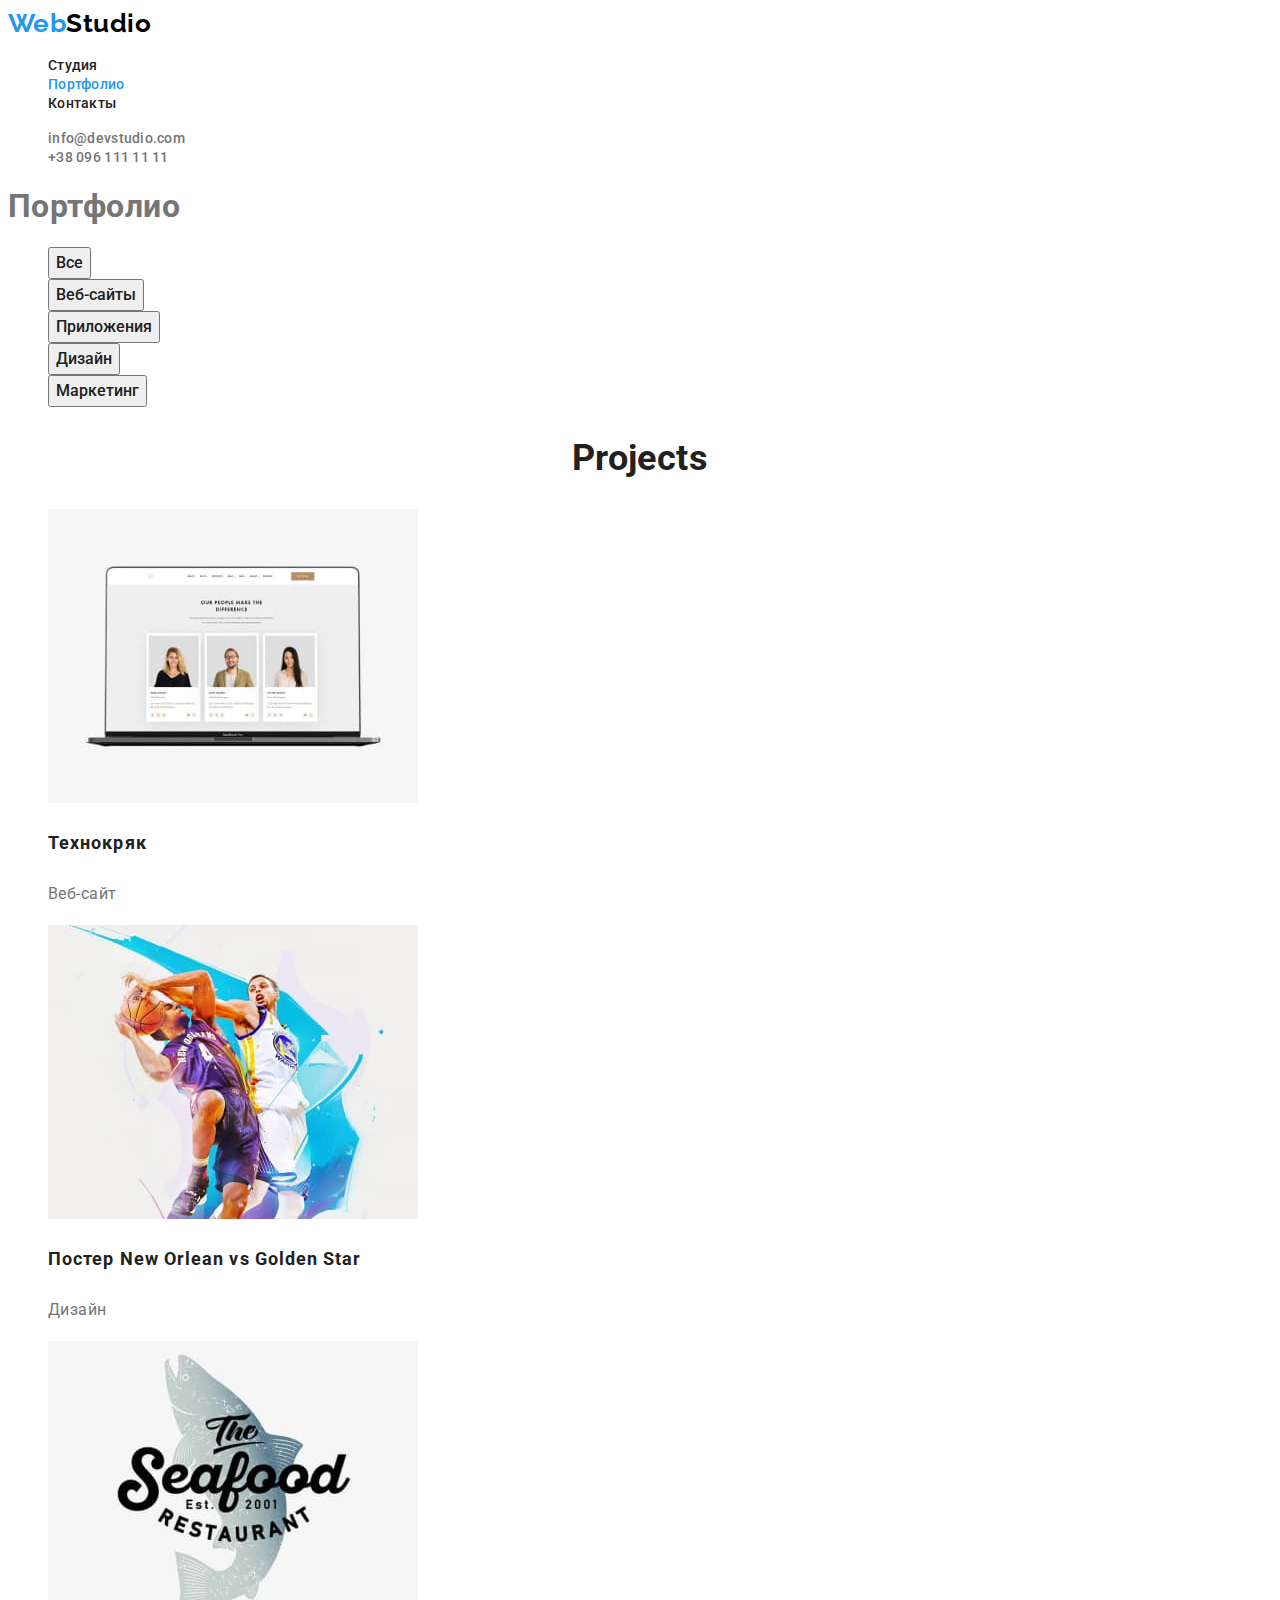
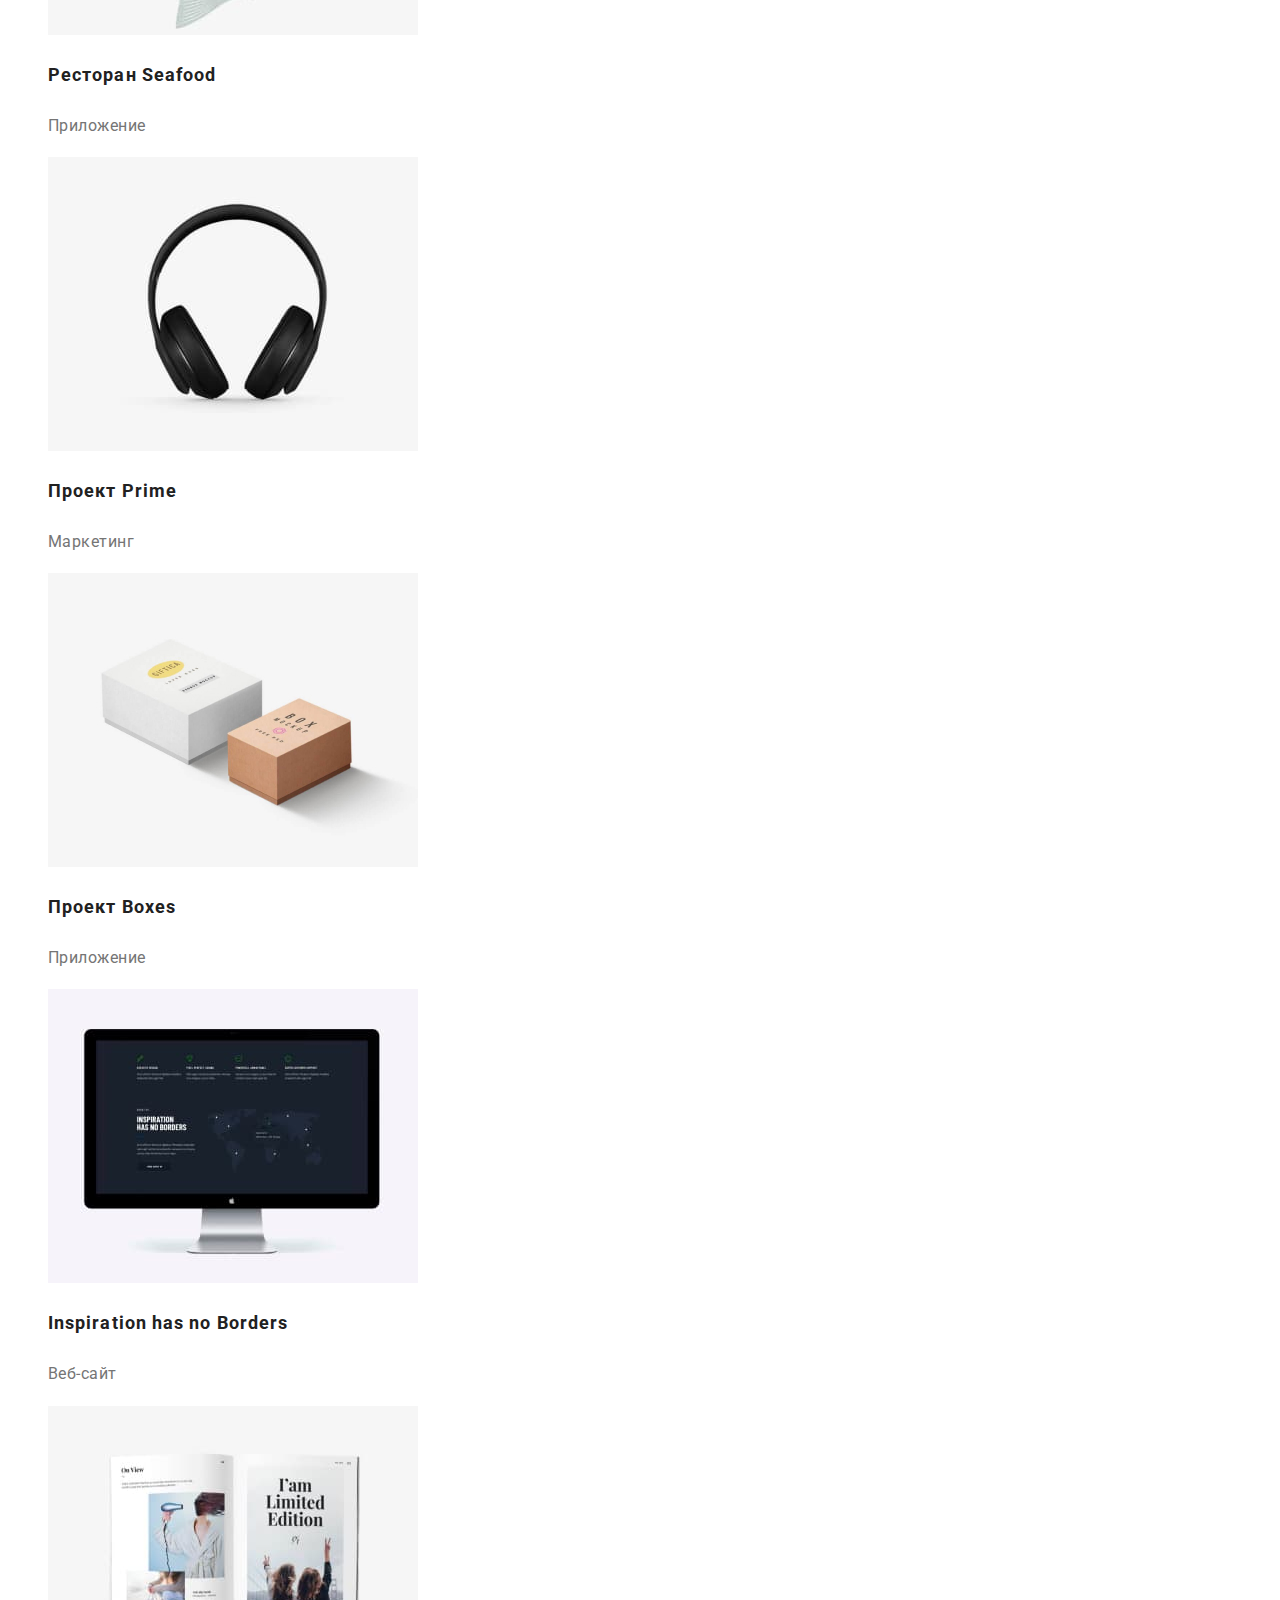
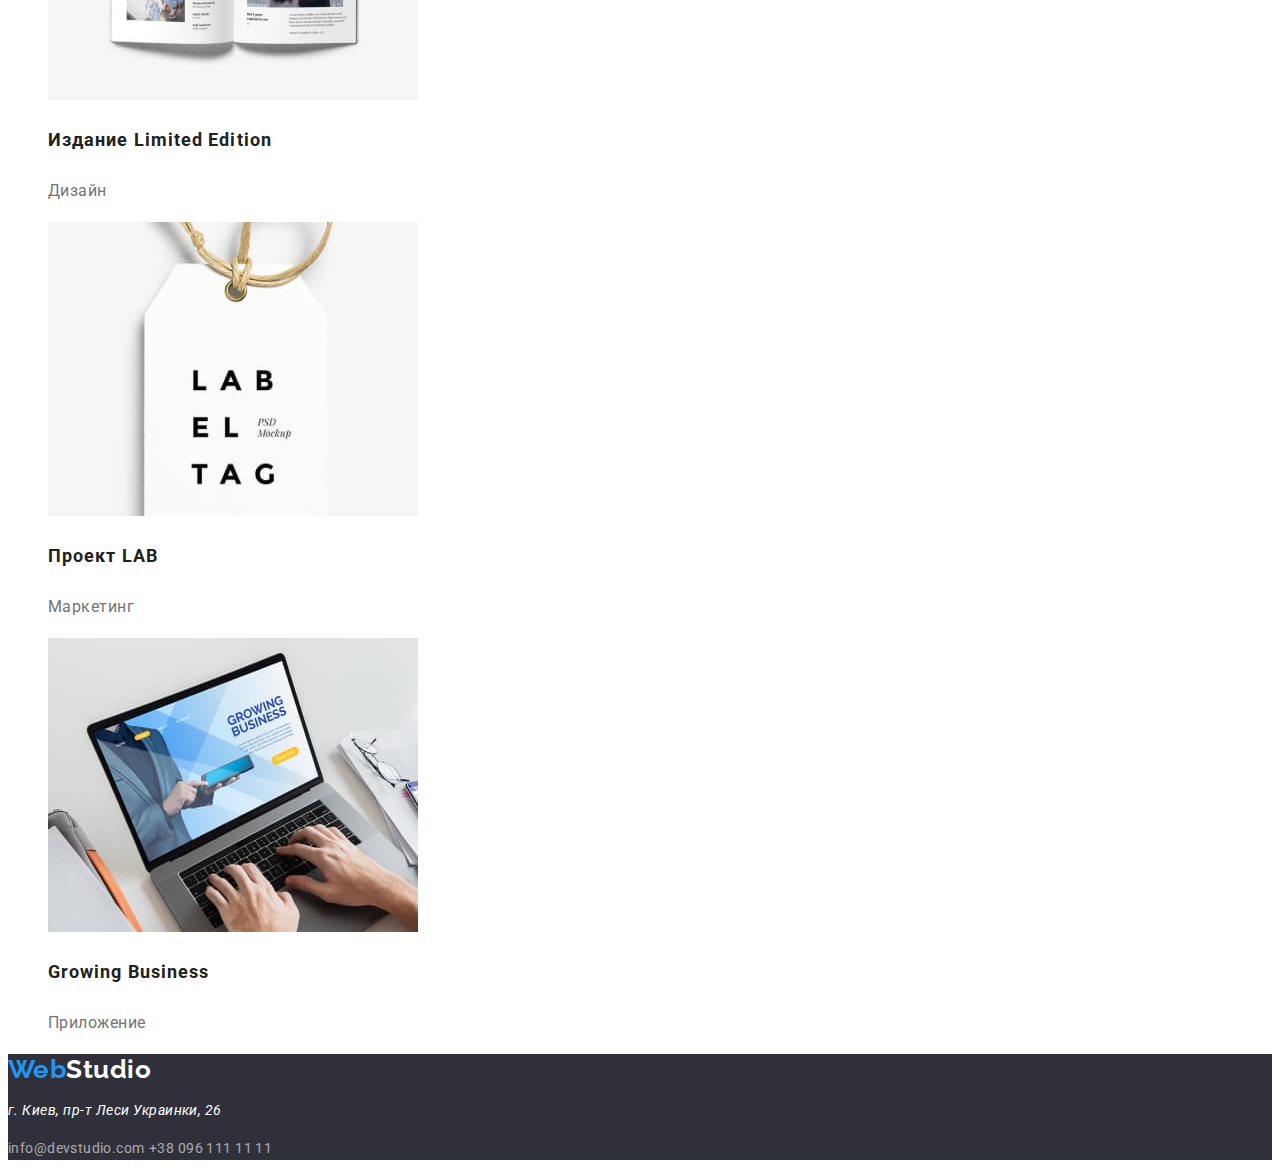
==== portfolio.html @ 0293fbcc "добавил исходники со второго ДЗ" ====
<!DOCTYPE html>
<html lang="en">
<head>
  <meta charset="UTF-8">
  <meta http-equiv="X-UA-Compatible" content="IE=edge">
  <meta name="viewport" content="width=device-width, initial-scale=1.0">
  <title>Document</title>
  <link rel="preconnect" href="https://fonts.gstatic.com">
  <link href="https://fonts.googleapis.com/css2?family=Raleway:wght@700&family=Roboto:wght@400;500;700;900&display=swap" rel="stylesheet">
  <link rel="stylesheet" href="./css/styles.css">
</head>
<body>
  <!-- Шапка -->
  <header>
      <nav>
        <a href="./index.html" class="logo"><span>Web</span>Studio</a>
        <ul class="nav-list list">
          <li>
            <a href="./index.html" class="link">Студия</a>
          </li>
          <li>
            <a href="./portfolio.html" class="link current">Портфолио</a>
          </li>
          <li>
            <a href="" class="link">Контакты</a>
          </li>
        </ul>
      </nav>

      <ul class="list">
        <li><a href="mailto:info@devstudio.com" class="email">info@devstudio.com</a></li>
        <li><a href="tel:+380961111111" class="phonenumber">+38 096 111 11 11</a>
        </li>
      </ul>
  </header>
  <!-- Тело -->
  <main>
    <h1>Портфолио</h1>
    <!-- Фильтры -->
    <section>
      <ul class="list">
        <!-- Кнопки -->
      <li><button type="button" class="button">Все</button></li>
      <li><button type="button" class="button">Веб-сайты</button></li>
      <li><button type="button" class="button">Приложения</button></li>
      <li><button type="button" class="button">Дизайн</button></li>
      <li><button type="button" class="button">Маркетинг</button></li>
    </ul>
    </section>
    <!-- Проэкты -->
    <section>
      <h2 class="section-title">Projects</h2>
      <ul class="project-list">
        <li>
          <img src="./images/homework2/project1.jpg" alt="Ноутбук" width="370">
          <h3 class="title">Технокряк</h3>
          <p>Веб-сайт</p>
        </li>
        <li>
          <img src="./images/homework2/project2.jpg" alt="Баскетбол" width="370">
          <h3 class="title">Постер New Orlean vs Golden Star</h3>
          <p>Дизайн</p>
        </li>
        <li>
          <img src="./images/homework2/project3.jpg" alt="Ресторан Seafood" width="370">
          <h3 class="title">Ресторан Seafood</h3>
          <p>Приложение</p>
        </li>
        <li>
          <img src="./images/homework2/project4.jpg" alt="Наушники" width="370">
          <h3 class="title">Проект Prime</h3>
          <p>Маркетинг</p>
        </li>
        <li>
          <img src="./images/homework2/project5.jpg" alt="Две коробки" width="370">
          <h3 class="title">Проект Boxes</h3>
          <p>Приложение</p>
        </li>
        <li>
          <img src="./images/homework2/project6.jpg" alt="Компьютер" width="370">
          <h3 class="title">Inspiration has no Borders</h3>
          <p>Веб-сайт</p>
        </li>
        <li>
          <img src="./images/homework2/project7.jpg" alt="Книга" width="370">
          <h3 class="title">Издание Limited Edition</h3>
          <p>Дизайн</p>
        </li>
        <li>
          <img src="./images/homework2/project8.jpg" alt="Бирка" width="370">
          <h3 class="title">Проект LAB</h3>
          <p>Маркетинг</p>
        </li>
        <li>
          <img src="./images/homework2/project9.jpg" alt="Печатание на ноутбуке" width="370">
          <h3 class="title">Growing Business</h3>
          <p>Приложение</p>
        </li>
      </ul>
    </section>
  </main>

  <!-- Подвал -->
  <footer>
    <a href="./index.html" class="logo"><span>Web</span>Studio</a>
    <address class="address">
      <p>г. Киев, пр-т Леси Украинки, 26</p> 
      <a href="mailto:info@devstudio.com">info@devstudio.com</a>
      <a href="tel:+380961111111">+38 096 111 11 11</a>
    </address>
  </footer>
  
</body>
</html>
---- css/styles.css ----
:root {
  --common-bg-color: #FFFFFF;
  --main-text-color: #757575;
  --secondary-text-color: #212121;
  --accent-color: #2196F3;
  }

body {
  background: var(--common-bg-color);
  color: var(--main-text-color);
  font-family: Roboto;
  letter-spacing: 0.03em;
  
}

/* Логотип */
.logo {
  color: #000000;
  font-family: Raleway, sans-serif;
  font-weight: bold;
  font-size: 26px;
  line-height: 1.19;
  text-decoration: none;
  
}

span {
  color: var(--accent-color) ;
}

/* Навигация */

.nav-list .link {
  color: var(--secondary-text-color);
  font-weight: 500;
  font-size: 14px;
  line-height: 1.14;
  letter-spacing: 0.02em;
  text-decoration: none;
  }

.list, .project-list {
  list-style: none;
}

.nav-list .link:hover,
.nav-list .link:focus {
  color: var(--accent-color);
}
.nav-list .link.current {
  color: var(--accent-color);
}

/* Контакты */

.email, 
.phonenumber {
  color: var(--main-text-color);
  font-weight: 500;
  font-size: 14px;
  line-height: 1.14;
  letter-spacing: 0.02em;
  text-decoration: none;
}
.email:hover,
.email:focus {
  color: var(--accent-color);
}
.phonenumber:hover,
.phonenumber:focus {
  color: var(--accent-color);
}

/* Герой */
.hero-title {
  color: var(--secondary-text-color);
  font-weight: 900;
  font-size: 44px;
  line-height: 1.36;
  text-align: center;
  letter-spacing: 0.06em;
  
}

/* Кнопки */
.hero .button {
  color: var(--common-bg-color);
  background: var(--accent-color);
  font-family: Roboto;
  font-weight: 700;
  font-size: 16px;
  line-height: 2;
  display: flex;
  align-items: center;
  letter-spacing: 0.06em;
  cursor: pointer;
}

.button {
  color: var(--secondary-text-color);
  font-family: Roboto;
  font-weight: 500;
  font-size: 16px;
  line-height: 1.63;
  cursor: pointer;
}
.button:focus,
.button:hover {
  background: var(--accent-color);
  color: var(--common-bg-color);
}

/* Особенности */

.section-title {
  color: var(--secondary-text-color);
  font-weight: 700;
  font-size: 36px;
  line-height: 1.17;
  text-align: center;
}

.list .title {
  color: var(--secondary-text-color);
  font-weight: 700;
  font-size: 14px;
  line-height: 1.63;
  text-transform: uppercase;
  }

.list p {
  font-weight: 400;
  font-size: 14px;
  line-height: 1.63;
}
/* Наша команда */

.team {
  background: #F5F4FA;
}
.team-list li {
  background: var(--common-bg-color);
}

/* Подвал */

footer .logo {
  color: #FFFFFF;
}
footer {
  background: #2F303A;
}

.address p {
  color: var(--common-bg-color);
  font-weight: 400;
  font-size: 14px;
  line-height: 1.7;
  }

  .address a {
    color: rgba(255, 255, 255, 0.6);
    font-weight: 400;
    font-style: normal;
    font-size: 14px;
    line-height: 1.71;
    letter-spacing: 0.03em;
    text-decoration: none;
    }

  .address a:focus,
  .address a:hover {
    color: var(--accent-color);

  }


/* Портфолио */


.project-list .title {
  color: var(--secondary-text-color);
  font-weight: bold;
  font-size: 18px;
  line-height: 2;
  letter-spacing: 0.06em;
  }

.project-list p {
  font-weight: 400;
  font-size: 16px;
  line-height: 1.88;
}
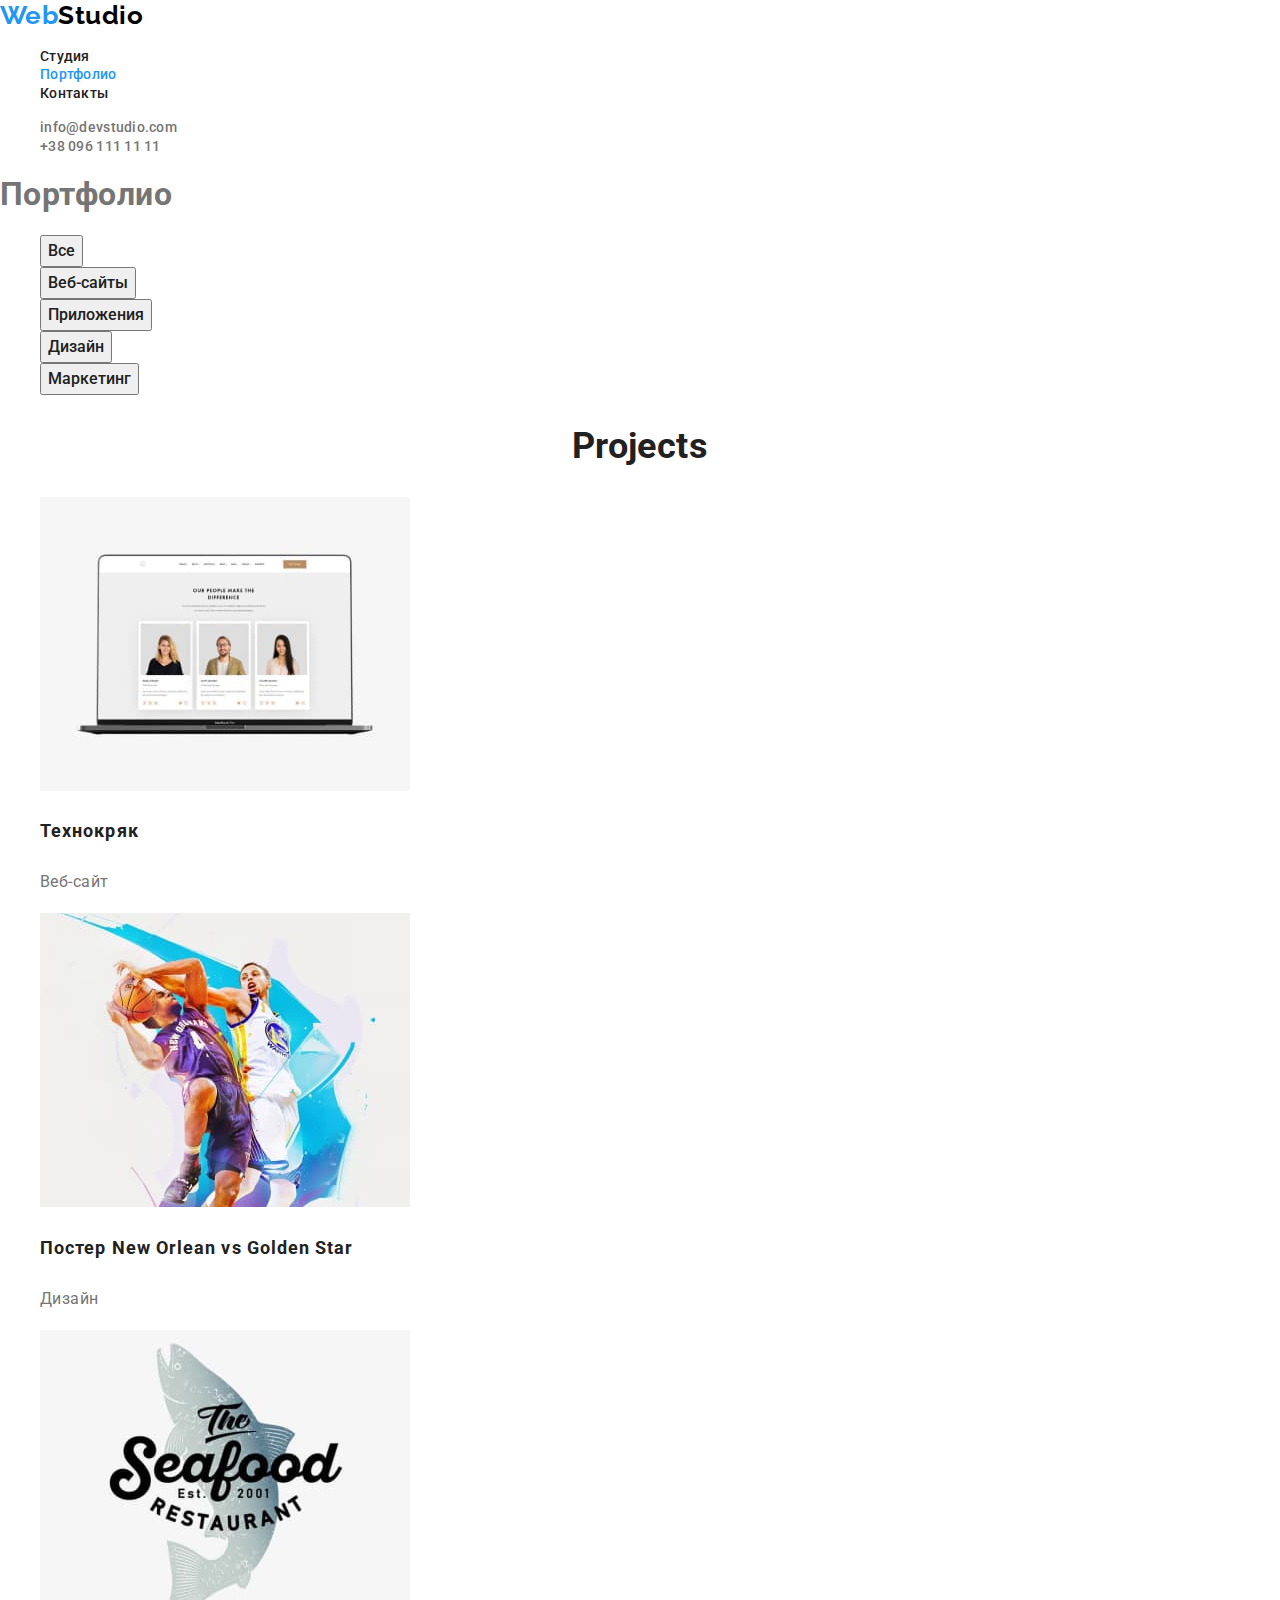
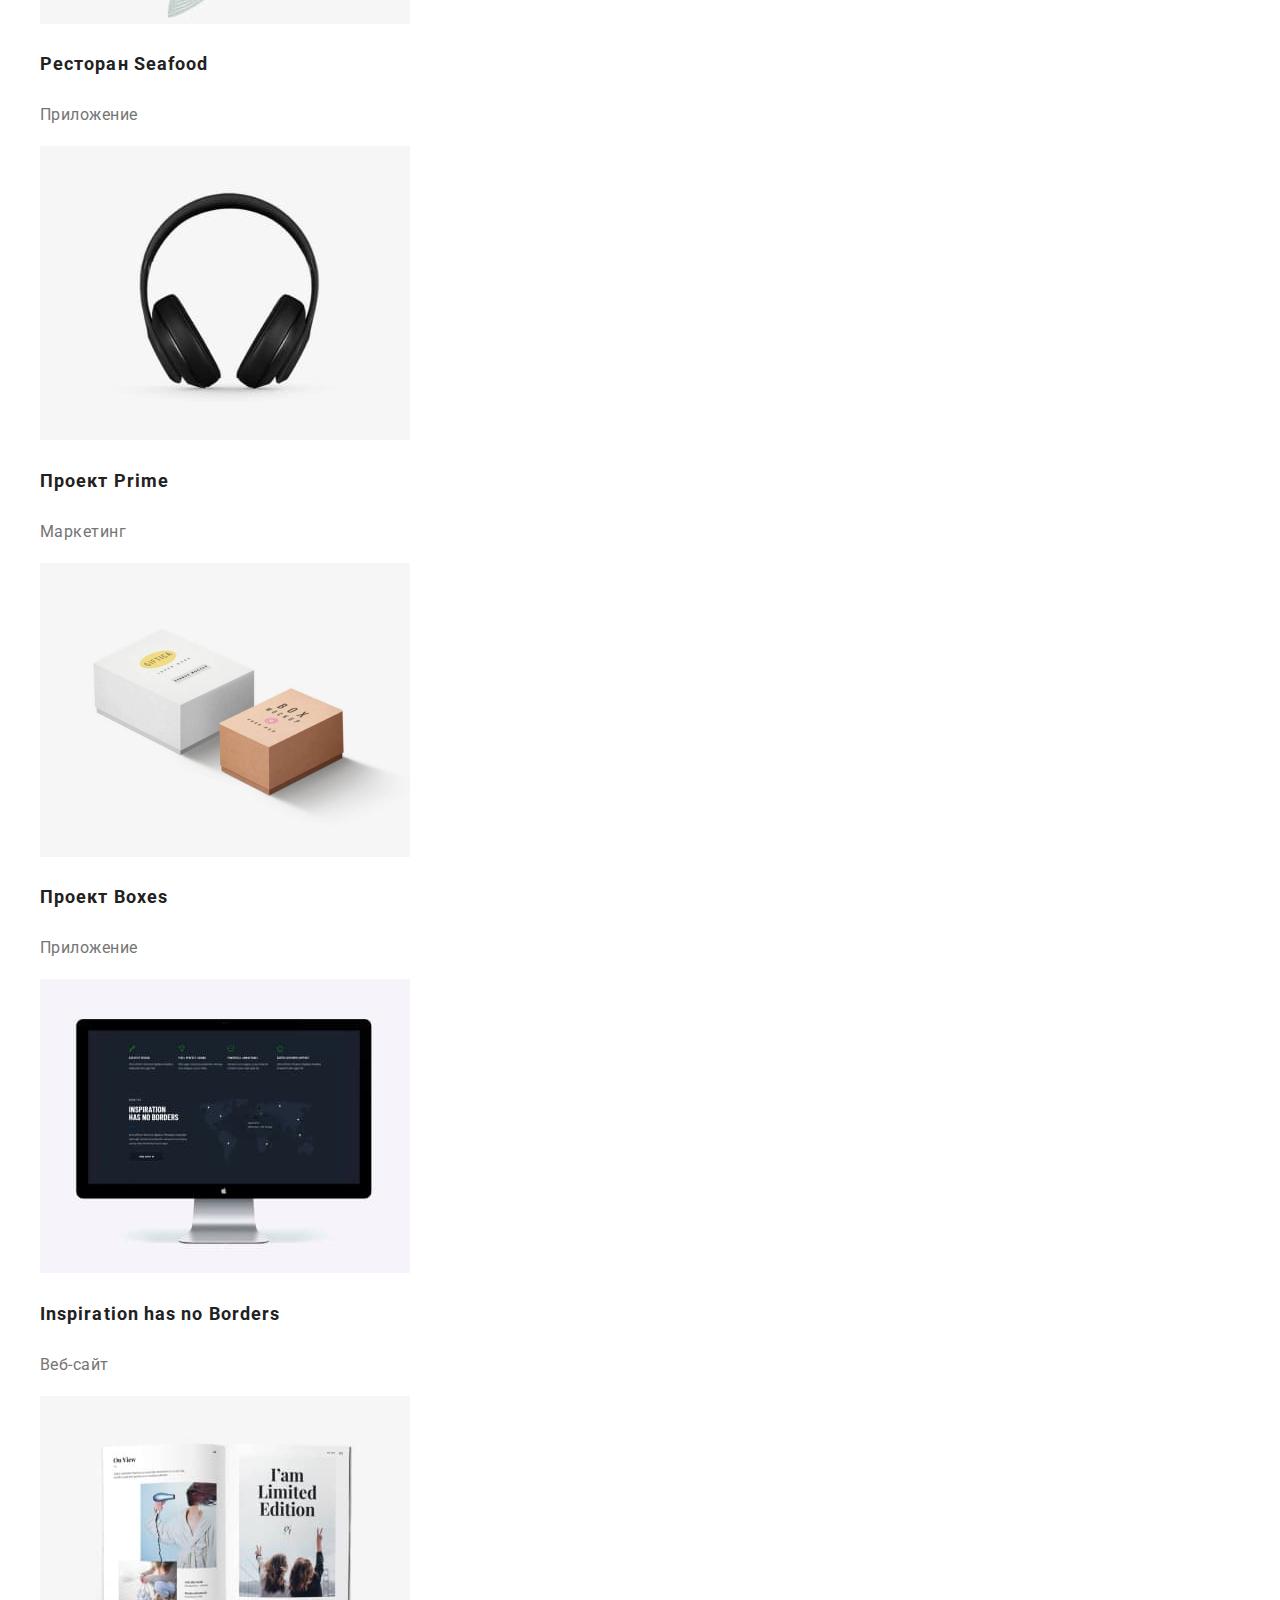
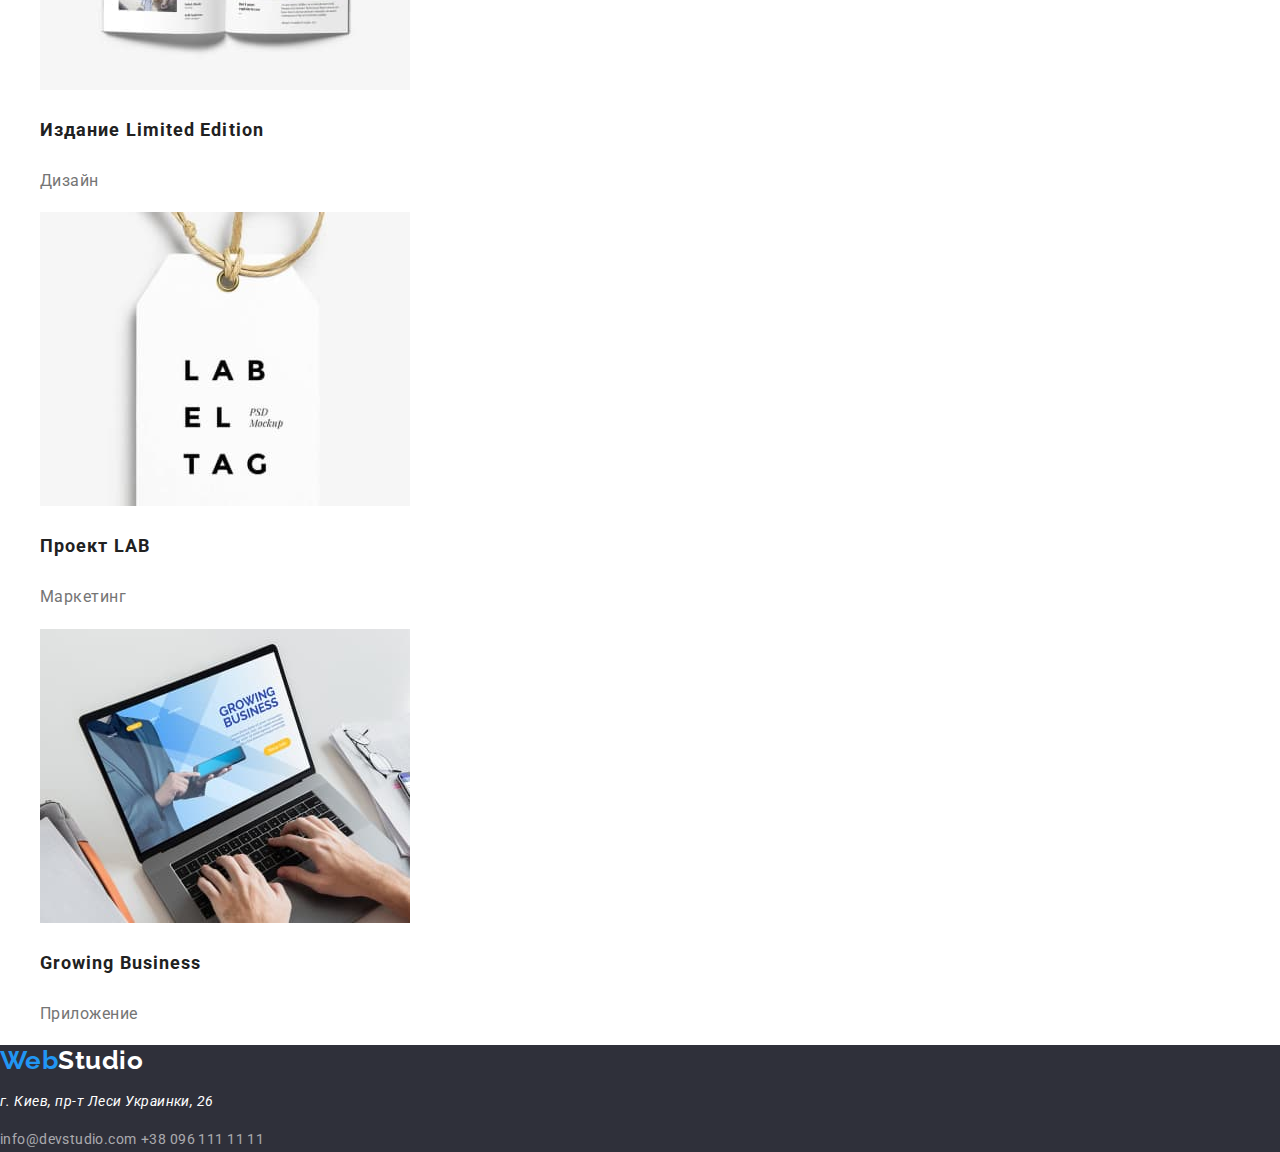
==== commit 09dcf401: "подключил нормализатор стилей" ====
--- a/portfolio.html
+++ b/portfolio.html
@@ -1,17 +1,25 @@
 <!DOCTYPE html>
 <html lang="en">
-<head>
-  <meta charset="UTF-8">
-  <meta http-equiv="X-UA-Compatible" content="IE=edge">
-  <meta name="viewport" content="width=device-width, initial-scale=1.0">
-  <title>Document</title>
-  <link rel="preconnect" href="https://fonts.gstatic.com">
-  <link href="https://fonts.googleapis.com/css2?family=Raleway:wght@700&family=Roboto:wght@400;500;700;900&display=swap" rel="stylesheet">
-  <link rel="stylesheet" href="./css/styles.css">
-</head>
-<body>
-  <!-- Шапка -->
-  <header>
+  <head>
+    <meta charset="UTF-8" />
+    <meta http-equiv="X-UA-Compatible" content="IE=edge" />
+    <meta name="viewport" content="width=device-width, initial-scale=1.0" />
+    <title>Document</title>
+    <link rel="preconnect" href="https://fonts.gstatic.com" />
+    <link
+      href="https://fonts.googleapis.com/css2?family=Raleway:wght@700&family=Roboto:wght@400;500;700;900&display=swap"
+      rel="stylesheet"
+    />
+    <link
+      rel="stylesheet"
+      href="
+  https://cdnjs.cloudflare.com/ajax/libs/modern-normalize/1.1.0/modern-normalize.min.css"
+    />
+    <link rel="stylesheet" href="./css/styles.css" />
+  </head>
+  <body>
+    <!-- Шапка -->
+    <header>
       <nav>
         <a href="./index.html" class="logo"><span>Web</span>Studio</a>
         <ul class="nav-list list">
@@ -28,87 +36,127 @@
       </nav>
 
       <ul class="list">
-        <li><a href="mailto:info@devstudio.com" class="email">info@devstudio.com</a></li>
-        <li><a href="tel:+380961111111" class="phonenumber">+38 096 111 11 11</a>
+        <li>
+          <a href="mailto:info@devstudio.com" class="email"
+            >info@devstudio.com</a
+          >
+        </li>
+        <li>
+          <a href="tel:+380961111111" class="phonenumber">+38 096 111 11 11</a>
         </li>
       </ul>
-  </header>
-  <!-- Тело -->
-  <main>
-    <h1>Портфолио</h1>
-    <!-- Фильтры -->
-    <section>
-      <ul class="list">
-        <!-- Кнопки -->
-      <li><button type="button" class="button">Все</button></li>
-      <li><button type="button" class="button">Веб-сайты</button></li>
-      <li><button type="button" class="button">Приложения</button></li>
-      <li><button type="button" class="button">Дизайн</button></li>
-      <li><button type="button" class="button">Маркетинг</button></li>
-    </ul>
-    </section>
-    <!-- Проэкты -->
-    <section>
-      <h2 class="section-title">Projects</h2>
-      <ul class="project-list">
-        <li>
-          <img src="./images/homework2/project1.jpg" alt="Ноутбук" width="370">
-          <h3 class="title">Технокряк</h3>
-          <p>Веб-сайт</p>
-        </li>
-        <li>
-          <img src="./images/homework2/project2.jpg" alt="Баскетбол" width="370">
-          <h3 class="title">Постер New Orlean vs Golden Star</h3>
-          <p>Дизайн</p>
-        </li>
-        <li>
-          <img src="./images/homework2/project3.jpg" alt="Ресторан Seafood" width="370">
-          <h3 class="title">Ресторан Seafood</h3>
-          <p>Приложение</p>
-        </li>
-        <li>
-          <img src="./images/homework2/project4.jpg" alt="Наушники" width="370">
-          <h3 class="title">Проект Prime</h3>
-          <p>Маркетинг</p>
-        </li>
-        <li>
-          <img src="./images/homework2/project5.jpg" alt="Две коробки" width="370">
-          <h3 class="title">Проект Boxes</h3>
-          <p>Приложение</p>
-        </li>
-        <li>
-          <img src="./images/homework2/project6.jpg" alt="Компьютер" width="370">
-          <h3 class="title">Inspiration has no Borders</h3>
-          <p>Веб-сайт</p>
-        </li>
-        <li>
-          <img src="./images/homework2/project7.jpg" alt="Книга" width="370">
-          <h3 class="title">Издание Limited Edition</h3>
-          <p>Дизайн</p>
-        </li>
-        <li>
-          <img src="./images/homework2/project8.jpg" alt="Бирка" width="370">
-          <h3 class="title">Проект LAB</h3>
-          <p>Маркетинг</p>
-        </li>
-        <li>
-          <img src="./images/homework2/project9.jpg" alt="Печатание на ноутбуке" width="370">
-          <h3 class="title">Growing Business</h3>
-          <p>Приложение</p>
-        </li>
-      </ul>
-    </section>
-  </main>
+    </header>
+    <!-- Тело -->
+    <main>
+      <h1>Портфолио</h1>
+      <!-- Фильтры -->
+      <section>
+        <ul class="list">
+          <!-- Кнопки -->
+          <li><button type="button" class="button">Все</button></li>
+          <li><button type="button" class="button">Веб-сайты</button></li>
+          <li><button type="button" class="button">Приложения</button></li>
+          <li><button type="button" class="button">Дизайн</button></li>
+          <li><button type="button" class="button">Маркетинг</button></li>
+        </ul>
+      </section>
+      <!-- Проэкты -->
+      <section>
+        <h2 class="section-title">Projects</h2>
+        <ul class="project-list">
+          <li>
+            <img
+              src="./images/homework2/project1.jpg"
+              alt="Ноутбук"
+              width="370"
+            />
+            <h3 class="title">Технокряк</h3>
+            <p>Веб-сайт</p>
+          </li>
+          <li>
+            <img
+              src="./images/homework2/project2.jpg"
+              alt="Баскетбол"
+              width="370"
+            />
+            <h3 class="title">Постер New Orlean vs Golden Star</h3>
+            <p>Дизайн</p>
+          </li>
+          <li>
+            <img
+              src="./images/homework2/project3.jpg"
+              alt="Ресторан Seafood"
+              width="370"
+            />
+            <h3 class="title">Ресторан Seafood</h3>
+            <p>Приложение</p>
+          </li>
+          <li>
+            <img
+              src="./images/homework2/project4.jpg"
+              alt="Наушники"
+              width="370"
+            />
+            <h3 class="title">Проект Prime</h3>
+            <p>Маркетинг</p>
+          </li>
+          <li>
+            <img
+              src="./images/homework2/project5.jpg"
+              alt="Две коробки"
+              width="370"
+            />
+            <h3 class="title">Проект Boxes</h3>
+            <p>Приложение</p>
+          </li>
+          <li>
+            <img
+              src="./images/homework2/project6.jpg"
+              alt="Компьютер"
+              width="370"
+            />
+            <h3 class="title">Inspiration has no Borders</h3>
+            <p>Веб-сайт</p>
+          </li>
+          <li>
+            <img
+              src="./images/homework2/project7.jpg"
+              alt="Книга"
+              width="370"
+            />
+            <h3 class="title">Издание Limited Edition</h3>
+            <p>Дизайн</p>
+          </li>
+          <li>
+            <img
+              src="./images/homework2/project8.jpg"
+              alt="Бирка"
+              width="370"
+            />
+            <h3 class="title">Проект LAB</h3>
+            <p>Маркетинг</p>
+          </li>
+          <li>
+            <img
+              src="./images/homework2/project9.jpg"
+              alt="Печатание на ноутбуке"
+              width="370"
+            />
+            <h3 class="title">Growing Business</h3>
+            <p>Приложение</p>
+          </li>
+        </ul>
+      </section>
+    </main>
 
-  <!-- Подвал -->
-  <footer>
-    <a href="./index.html" class="logo"><span>Web</span>Studio</a>
-    <address class="address">
-      <p>г. Киев, пр-т Леси Украинки, 26</p> 
-      <a href="mailto:info@devstudio.com">info@devstudio.com</a>
-      <a href="tel:+380961111111">+38 096 111 11 11</a>
-    </address>
-  </footer>
-  
-</body>
+    <!-- Подвал -->
+    <footer>
+      <a href="./index.html" class="logo"><span>Web</span>Studio</a>
+      <address class="address">
+        <p>г. Киев, пр-т Леси Украинки, 26</p>
+        <a href="mailto:info@devstudio.com">info@devstudio.com</a>
+        <a href="tel:+380961111111">+38 096 111 11 11</a>
+      </address>
+    </footer>
+  </body>
 </html>
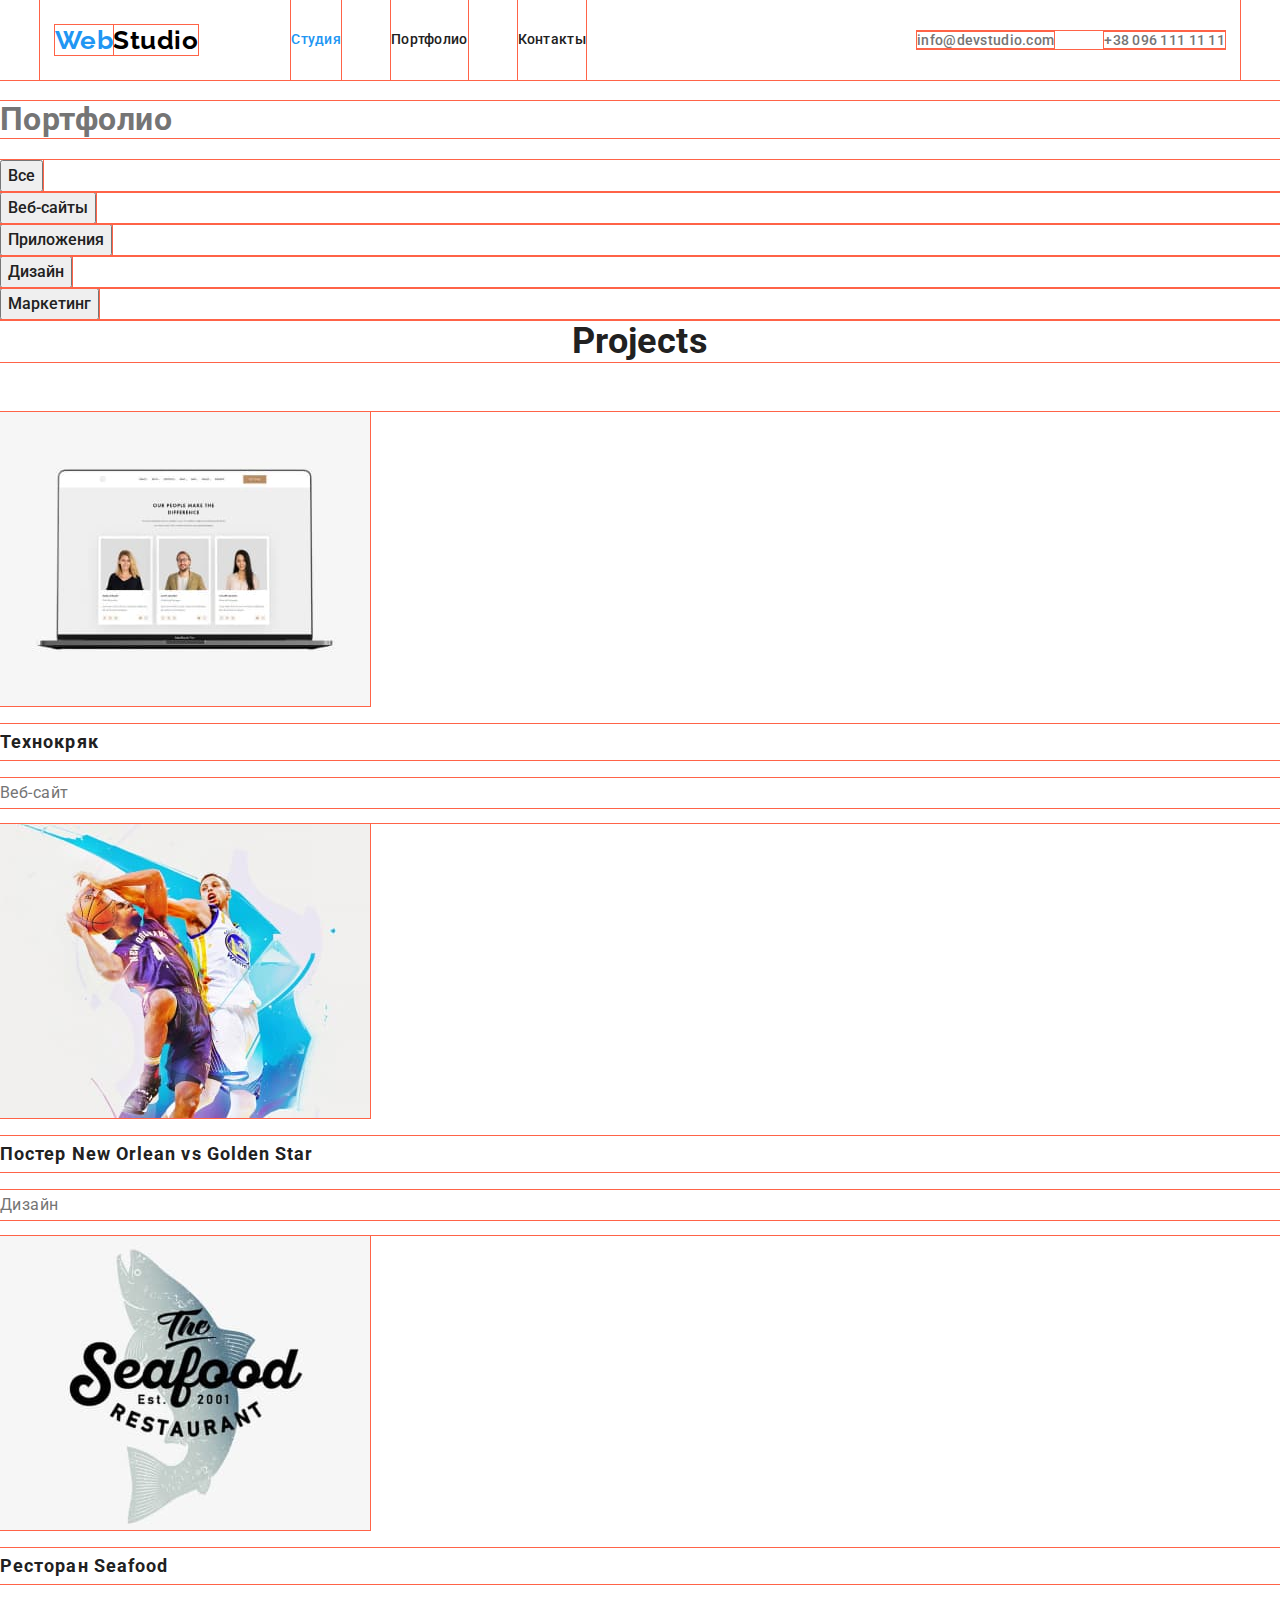
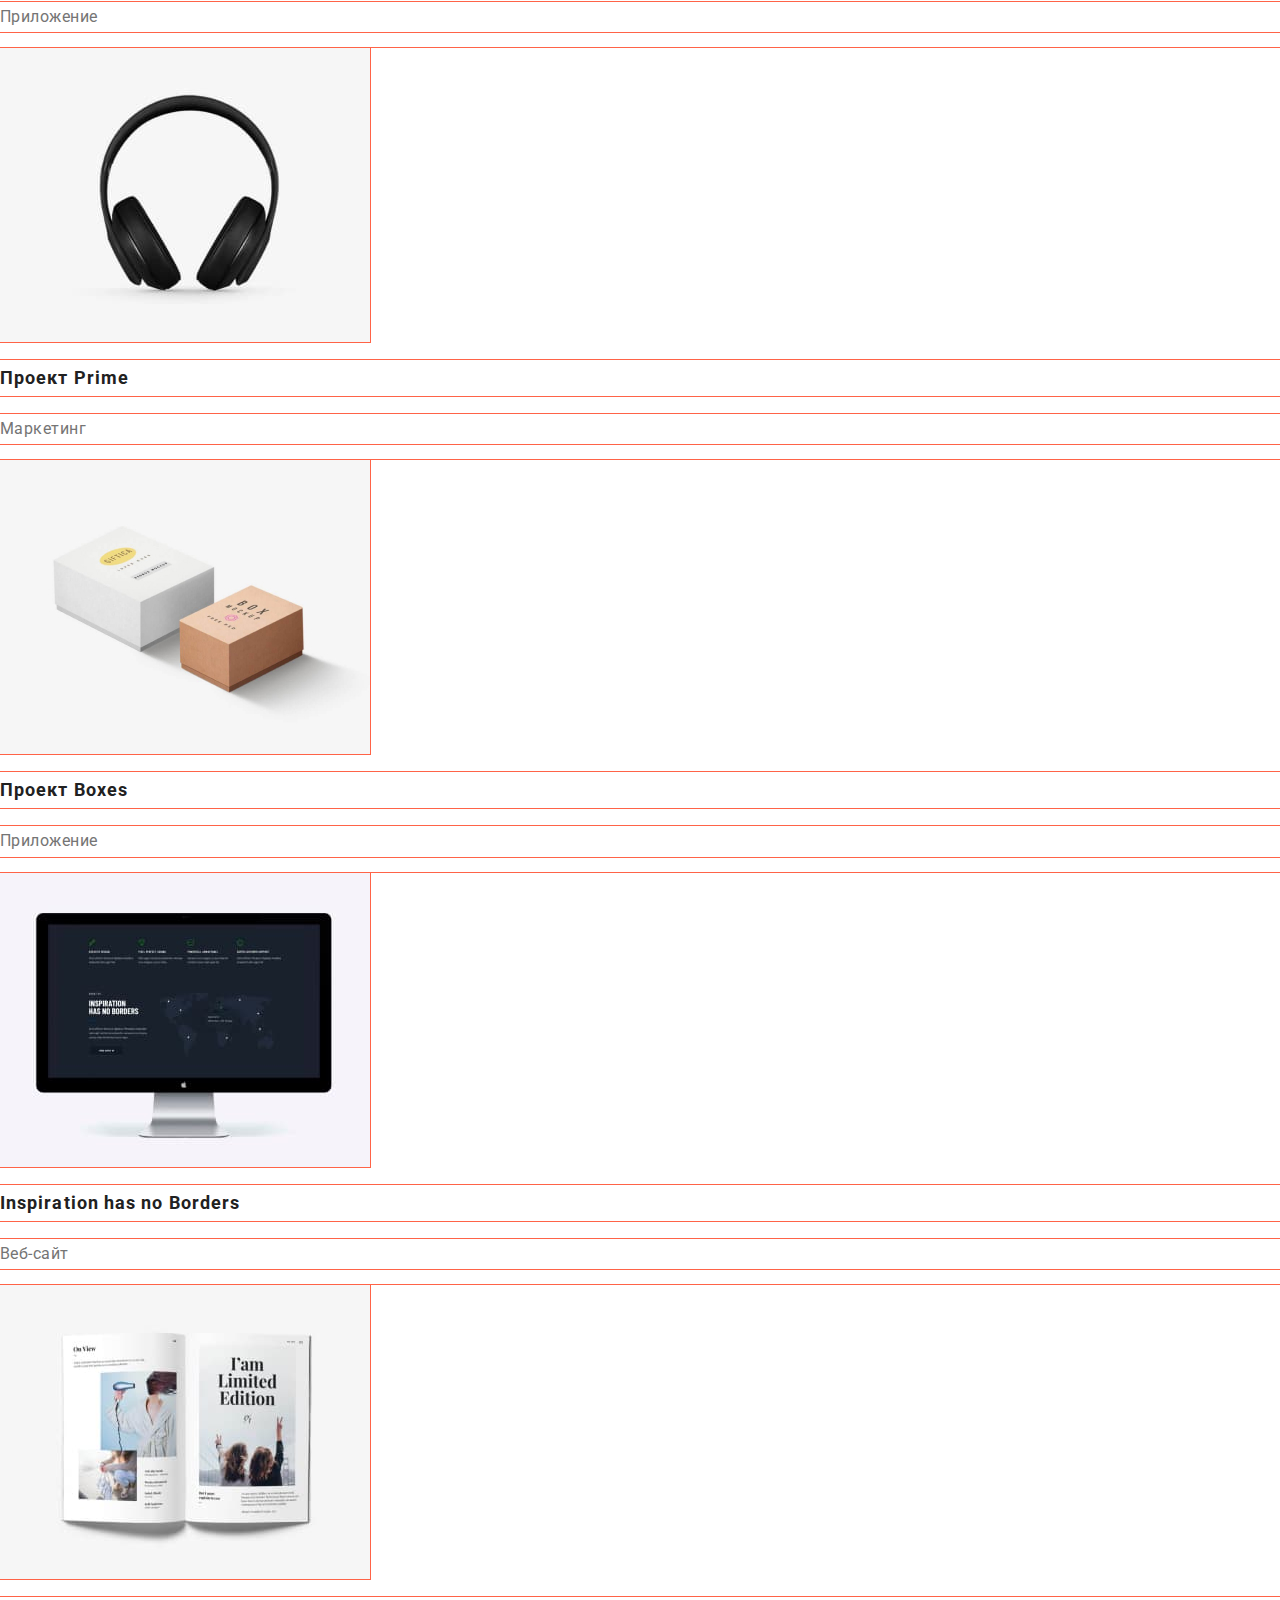
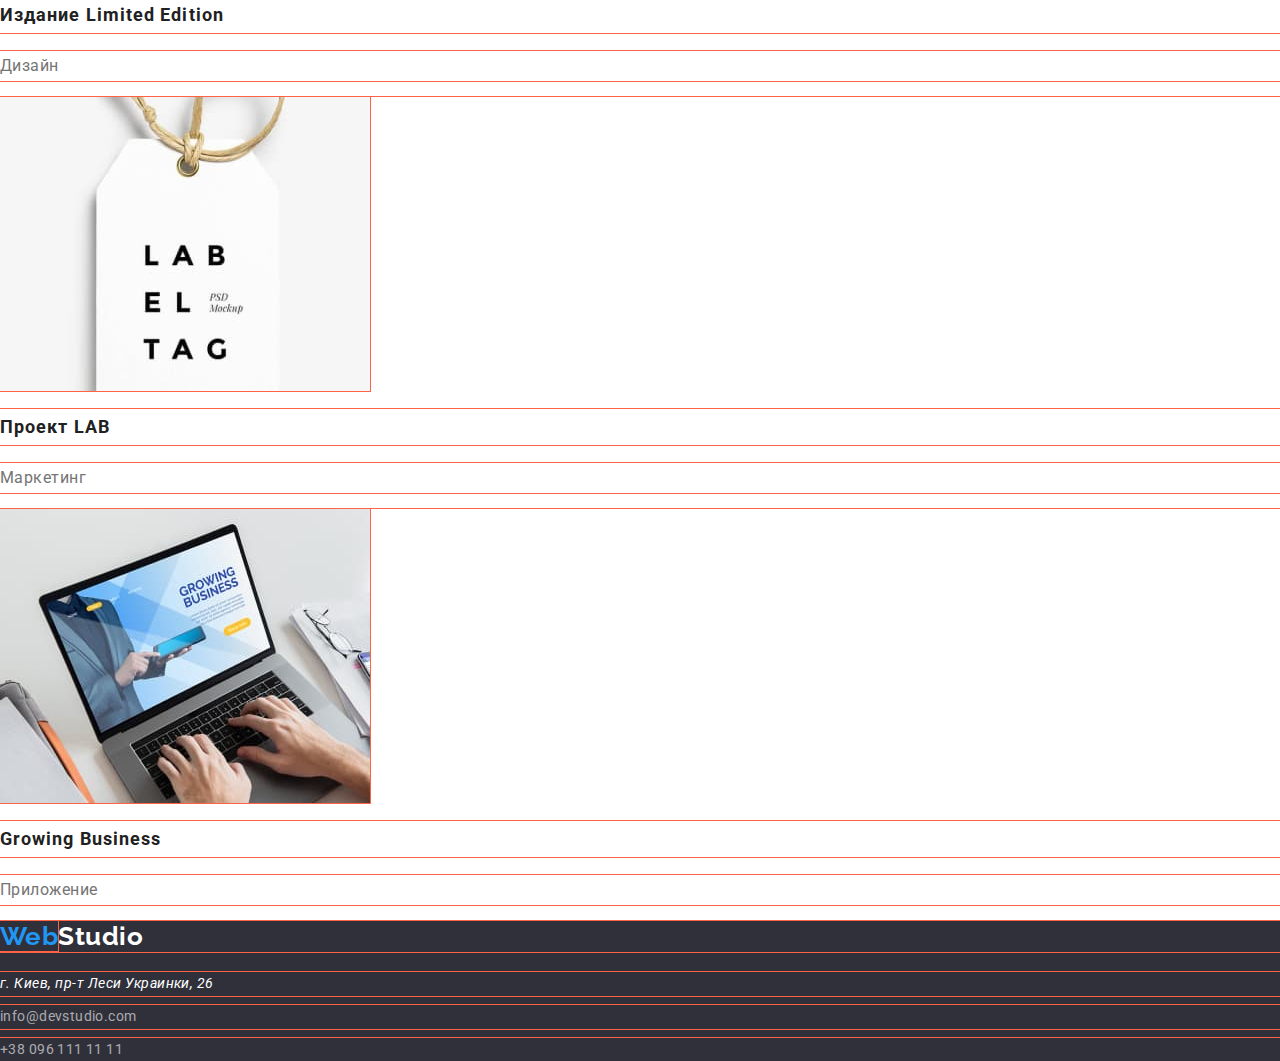
==== commit 9b532064: "сделал флекс хедела (добавил в портфолио)" ====
--- a/portfolio.html
+++ b/portfolio.html
@@ -20,31 +20,37 @@
   <body>
     <!-- Шапка -->
     <header>
-      <nav>
-        <a href="./index.html" class="logo"><span>Web</span>Studio</a>
-        <ul class="nav-list list">
-          <li>
-            <a href="./index.html" class="link">Студия</a>
-          </li>
-          <li>
-            <a href="./portfolio.html" class="link current">Портфолио</a>
-          </li>
-          <li>
-            <a href="" class="link">Контакты</a>
-          </li>
-        </ul>
-      </nav>
+        <nav class="container nav">
+          <!-- Логотип -->
+          <a href="./index.html" class="logo"><span>Web</span>Studio</a>
 
-      <ul class="list">
-        <li>
-          <a href="mailto:info@devstudio.com" class="email"
-            >info@devstudio.com</a
-          >
-        </li>
-        <li>
-          <a href="tel:+380961111111" class="phonenumber">+38 096 111 11 11</a>
-        </li>
-      </ul>
+          <!-- Навигация -->
+          <ul class="nav-list list">
+            <li>
+              <a href="./index.html" class="link current">Студия</a>
+            </li>
+            <li>
+              <a href="./portfolio.html" class="link">Портфолио</a>
+            </li>
+            <li>
+              <a href="" class="link">Контакты</a>
+            </li>
+          </ul>
+
+          <!-- Контакты -->
+          <ul class="contact list">
+            <li>
+              <a href="mailto:info@devstudio.com" class="email"
+                >info@devstudio.com</a
+              >
+            </li>
+            <li>
+              <a href="tel:+380961111111" class="phonenumber"
+                >+38 096 111 11 11</a
+              >
+            </li>
+          </ul>
+        </nav>
     </header>
     <!-- Тело -->
     <main>
--- a/css/styles.css
+++ b/css/styles.css
@@ -13,8 +13,33 @@
   
 }
 
+/* Утилиты */
+.list, .project-list {
+  list-style: none;
+  margin: 0;
+  padding: 0;
+}
+
+* {
+  outline: 1px solid tomato;
+}
+img {
+  display: block;
+}
+
+.container {
+  
+  width: 1200px;
+  margin-left: auto;
+  margin-right: auto;
+  padding-left: 15px;
+  padding-right: 15px;
+  /* background: rgb(228, 228, 197); */
+}
+
 /* Логотип */
 .logo {
+  display: flex;
   color: #000000;
   font-family: Raleway, sans-serif;
   font-weight: bold;
@@ -22,6 +47,7 @@
   line-height: 1.19;
   text-decoration: none;
   
+  
 }
 
 span {
@@ -29,8 +55,25 @@
 }
 
 /* Навигация */
+.nav {
+  display: flex;
+  align-items: center;
+  
+}
+
+.nav-list {
+  display: flex;
+  margin-left: 93px;
+  }
+
+.nav-list li:not(:last-child) {
+    margin-right: 50px;
+}
 
 .nav-list .link {
+  display: block;
+  padding-top: 32px;
+  padding-bottom: 32px;
   color: var(--secondary-text-color);
   font-weight: 500;
   font-size: 14px;
@@ -39,9 +82,7 @@
   text-decoration: none;
   }
 
-.list, .project-list {
-  list-style: none;
-}
+
 
 .nav-list .link:hover,
 .nav-list .link:focus {
@@ -69,6 +110,13 @@
 .phonenumber:hover,
 .phonenumber:focus {
   color: var(--accent-color);
+}
+.contact {
+  display: flex;
+  margin-left: auto ;
+}
+.contact li:not(:last-child){
+  margin-right: 50px;
 }
 
 /* Герой */
@@ -79,6 +127,8 @@
   line-height: 1.36;
   text-align: center;
   letter-spacing: 0.06em;
+  margin-top: 0;
+  margin-bottom: 30px;
   
 }
 
@@ -94,6 +144,8 @@
   align-items: center;
   letter-spacing: 0.06em;
   cursor: pointer;
+  margin: 0 auto;
+  
 }
 
 .button {
@@ -118,6 +170,8 @@
   font-size: 36px;
   line-height: 1.17;
   text-align: center;
+  margin-top: 0;
+  margin-bottom: 50px;
 }
 
 .list .title {
@@ -126,12 +180,16 @@
   font-size: 14px;
   line-height: 1.63;
   text-transform: uppercase;
+  margin-top: 0;
+  margin-bottom: 10px;
   }
 
 .list p {
   font-weight: 400;
   font-size: 14px;
   line-height: 1.63;
+  margin-top: 0;
+  margin-bottom: 0;
 }
 /* Наша команда */
 
@@ -146,6 +204,8 @@
 
 footer .logo {
   color: #FFFFFF;
+  display: block;
+  margin-bottom: 20px;
 }
 footer {
   background: #2F303A;
@@ -156,6 +216,8 @@
   font-weight: 400;
   font-size: 14px;
   line-height: 1.7;
+  margin-top: 0;
+  margin-bottom: 9px;
   }
 
   .address a {
@@ -166,6 +228,10 @@
     line-height: 1.71;
     letter-spacing: 0.03em;
     text-decoration: none;
+    display: block;
+    }
+    .address a:not(:last-child) {
+      margin-bottom: 9px;
     }
 
   .address a:focus,
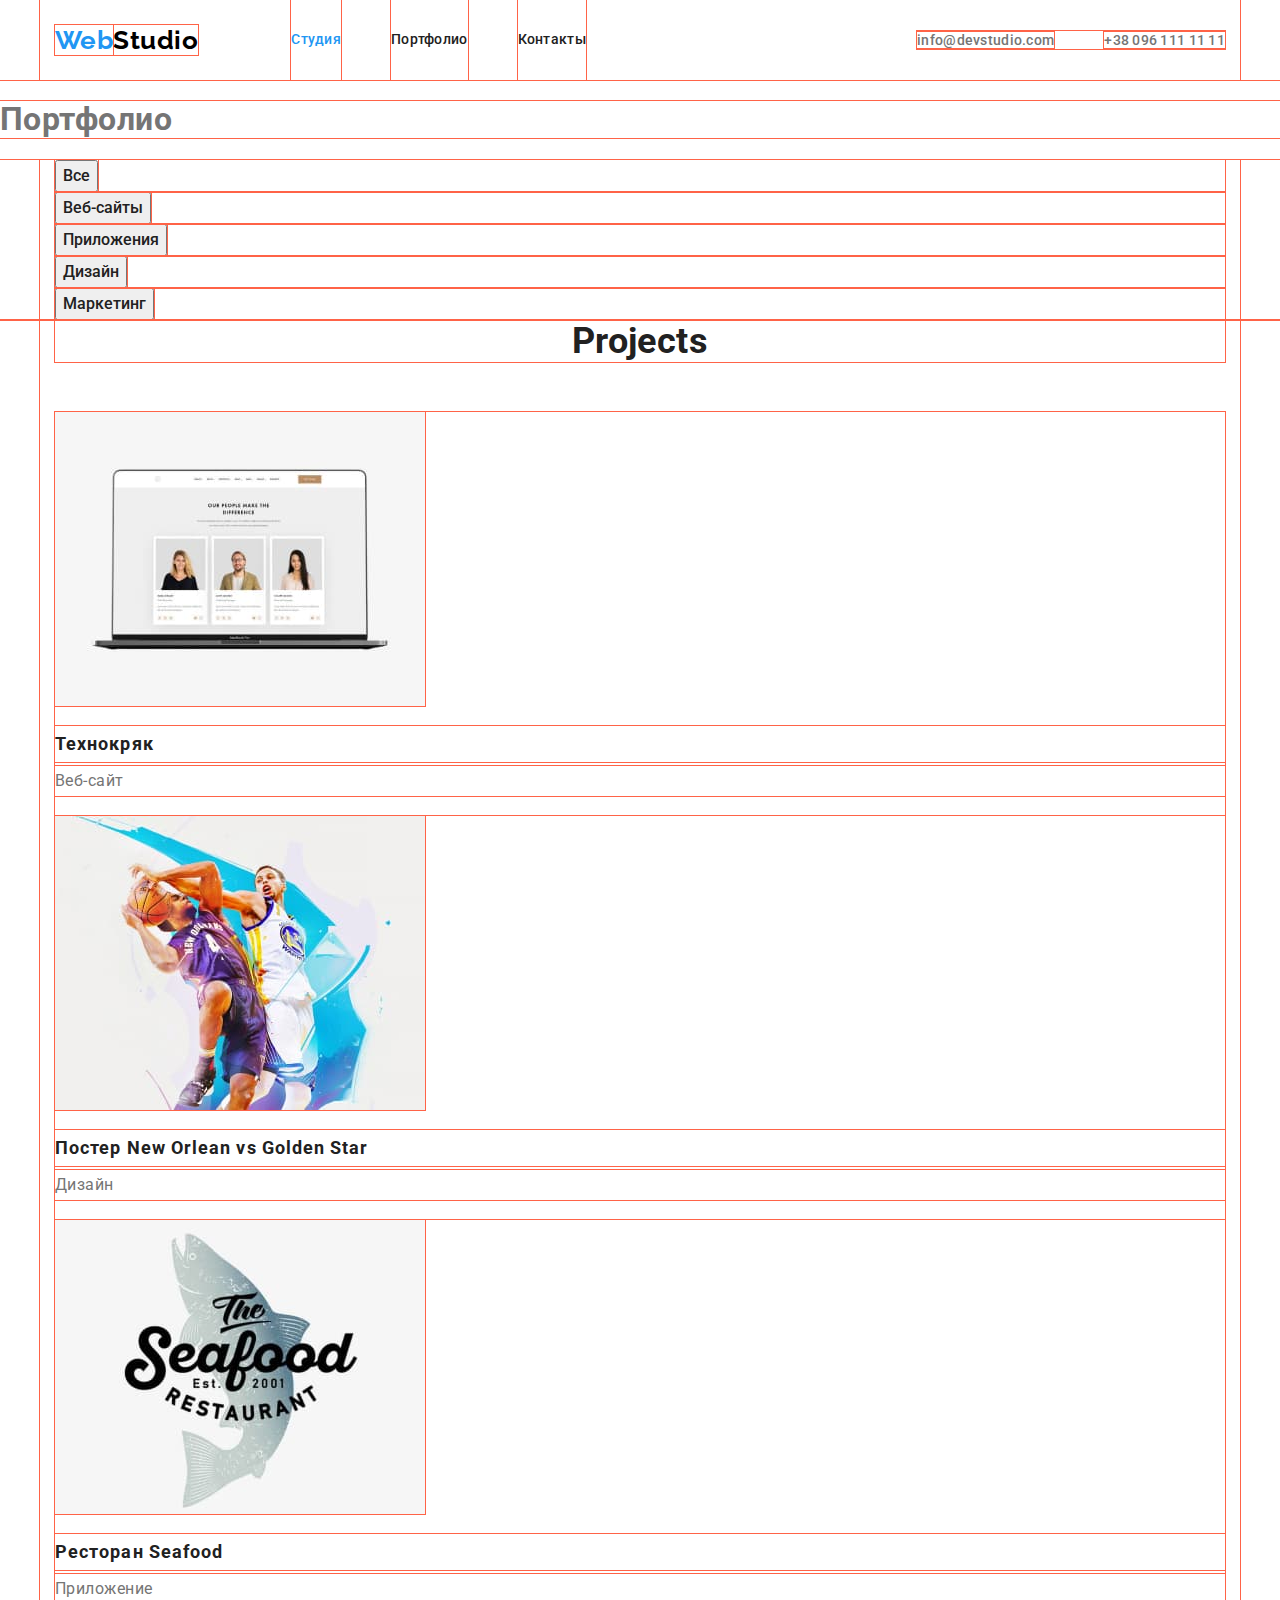
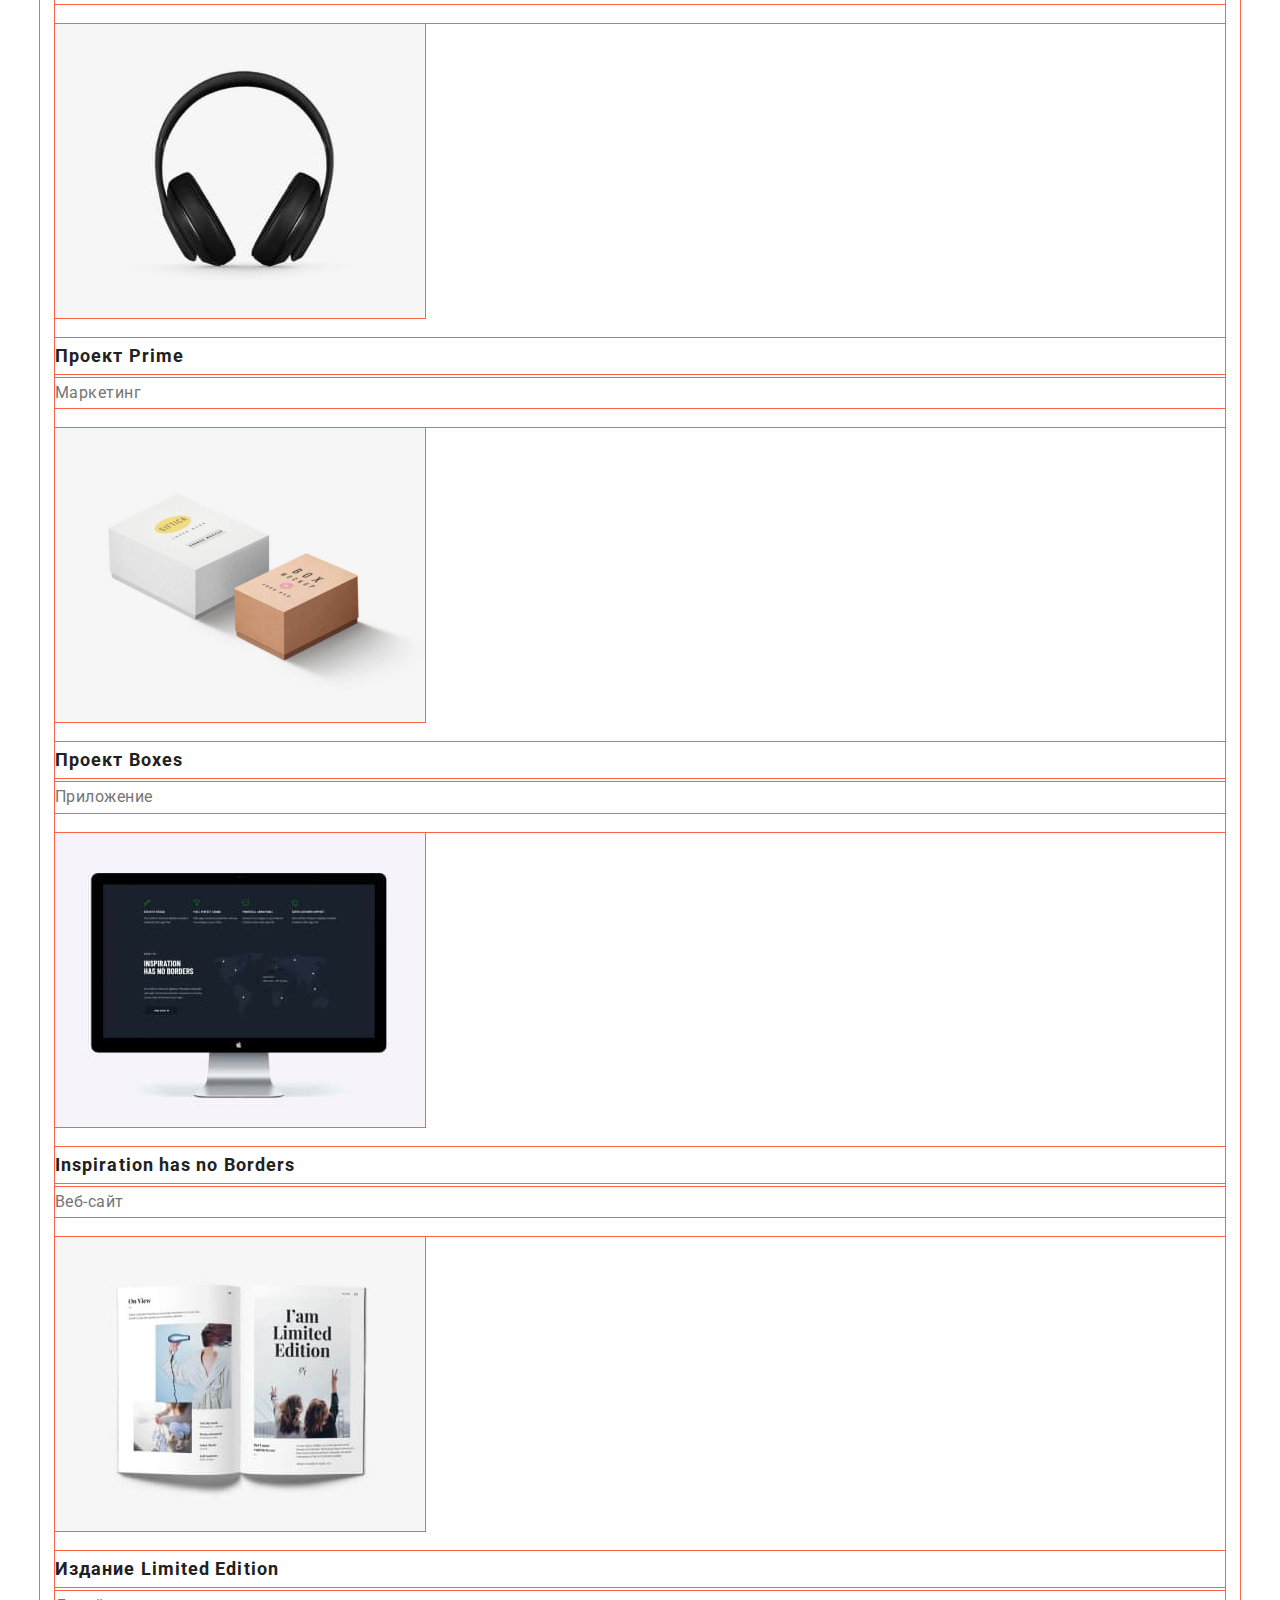
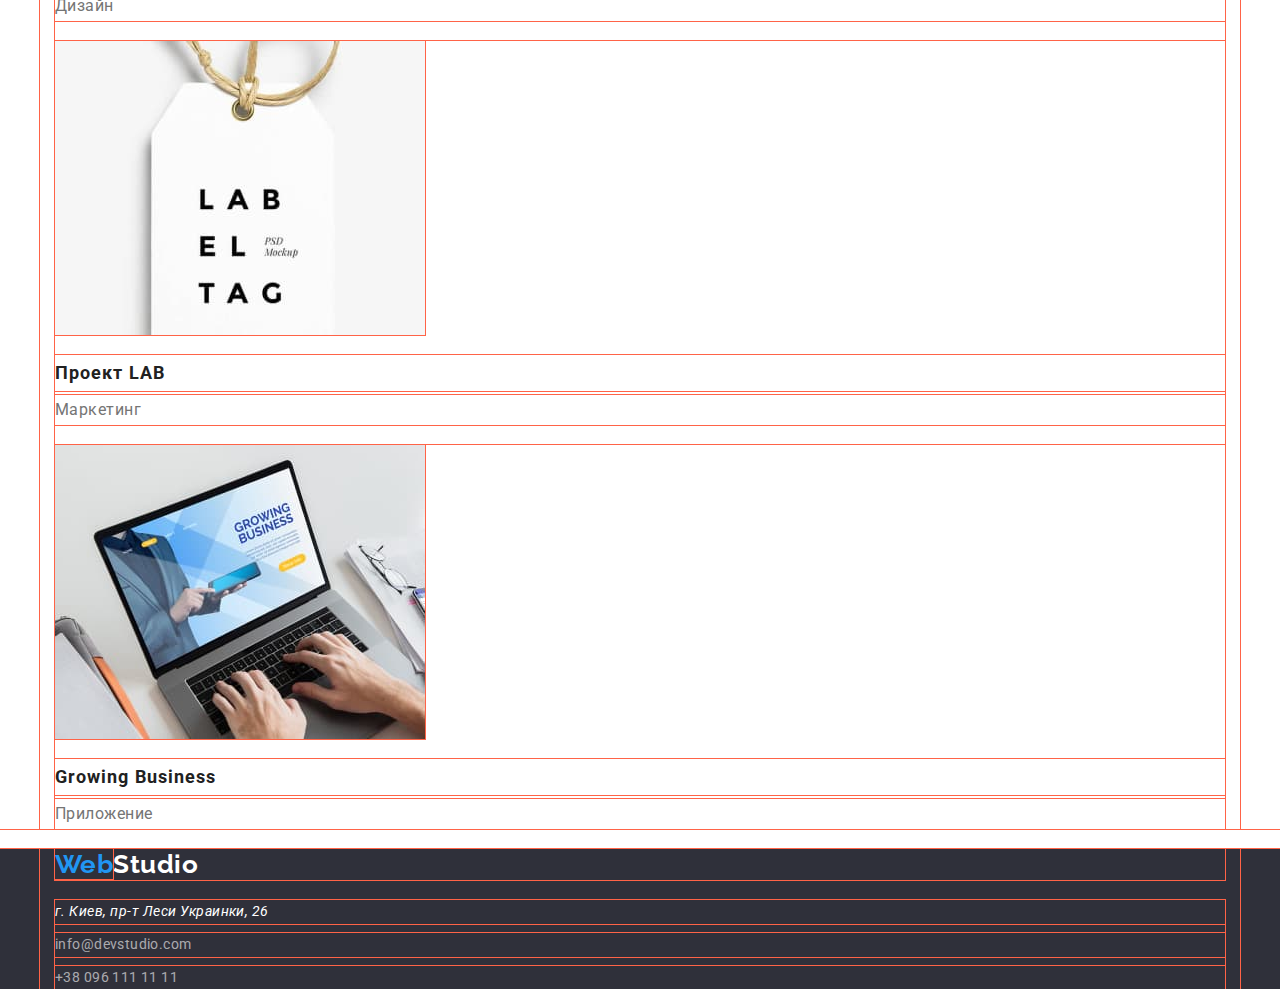
==== commit efa97164: "добавил контейнеры в портфолио" ====
--- a/portfolio.html
+++ b/portfolio.html
@@ -20,44 +20,44 @@
   <body>
     <!-- Шапка -->
     <header>
-        <nav class="container nav">
-          <!-- Логотип -->
-          <a href="./index.html" class="logo"><span>Web</span>Studio</a>
+      <nav class="container nav">
+        <!-- Логотип -->
+        <a href="./index.html" class="logo"><span>Web</span>Studio</a>
 
-          <!-- Навигация -->
-          <ul class="nav-list list">
-            <li>
-              <a href="./index.html" class="link current">Студия</a>
-            </li>
-            <li>
-              <a href="./portfolio.html" class="link">Портфолио</a>
-            </li>
-            <li>
-              <a href="" class="link">Контакты</a>
-            </li>
-          </ul>
+        <!-- Навигация -->
+        <ul class="nav-list list">
+          <li>
+            <a href="./index.html" class="link current">Студия</a>
+          </li>
+          <li>
+            <a href="./portfolio.html" class="link">Портфолио</a>
+          </li>
+          <li>
+            <a href="" class="link">Контакты</a>
+          </li>
+        </ul>
 
-          <!-- Контакты -->
-          <ul class="contact list">
-            <li>
-              <a href="mailto:info@devstudio.com" class="email"
-                >info@devstudio.com</a
-              >
-            </li>
-            <li>
-              <a href="tel:+380961111111" class="phonenumber"
-                >+38 096 111 11 11</a
-              >
-            </li>
-          </ul>
-        </nav>
+        <!-- Контакты -->
+        <ul class="contact list">
+          <li>
+            <a href="mailto:info@devstudio.com" class="email"
+              >info@devstudio.com</a
+            >
+          </li>
+          <li>
+            <a href="tel:+380961111111" class="phonenumber"
+              >+38 096 111 11 11</a
+            >
+          </li>
+        </ul>
+      </nav>
     </header>
     <!-- Тело -->
     <main>
       <h1>Портфолио</h1>
       <!-- Фильтры -->
       <section>
-        <ul class="list">
+        <ul class="container list">
           <!-- Кнопки -->
           <li><button type="button" class="button">Все</button></li>
           <li><button type="button" class="button">Веб-сайты</button></li>
@@ -68,101 +68,105 @@
       </section>
       <!-- Проэкты -->
       <section>
-        <h2 class="section-title">Projects</h2>
-        <ul class="project-list">
-          <li>
-            <img
-              src="./images/homework2/project1.jpg"
-              alt="Ноутбук"
-              width="370"
-            />
-            <h3 class="title">Технокряк</h3>
-            <p>Веб-сайт</p>
-          </li>
-          <li>
-            <img
-              src="./images/homework2/project2.jpg"
-              alt="Баскетбол"
-              width="370"
-            />
-            <h3 class="title">Постер New Orlean vs Golden Star</h3>
-            <p>Дизайн</p>
-          </li>
-          <li>
-            <img
-              src="./images/homework2/project3.jpg"
-              alt="Ресторан Seafood"
-              width="370"
-            />
-            <h3 class="title">Ресторан Seafood</h3>
-            <p>Приложение</p>
-          </li>
-          <li>
-            <img
-              src="./images/homework2/project4.jpg"
-              alt="Наушники"
-              width="370"
-            />
-            <h3 class="title">Проект Prime</h3>
-            <p>Маркетинг</p>
-          </li>
-          <li>
-            <img
-              src="./images/homework2/project5.jpg"
-              alt="Две коробки"
-              width="370"
-            />
-            <h3 class="title">Проект Boxes</h3>
-            <p>Приложение</p>
-          </li>
-          <li>
-            <img
-              src="./images/homework2/project6.jpg"
-              alt="Компьютер"
-              width="370"
-            />
-            <h3 class="title">Inspiration has no Borders</h3>
-            <p>Веб-сайт</p>
-          </li>
-          <li>
-            <img
-              src="./images/homework2/project7.jpg"
-              alt="Книга"
-              width="370"
-            />
-            <h3 class="title">Издание Limited Edition</h3>
-            <p>Дизайн</p>
-          </li>
-          <li>
-            <img
-              src="./images/homework2/project8.jpg"
-              alt="Бирка"
-              width="370"
-            />
-            <h3 class="title">Проект LAB</h3>
-            <p>Маркетинг</p>
-          </li>
-          <li>
-            <img
-              src="./images/homework2/project9.jpg"
-              alt="Печатание на ноутбуке"
-              width="370"
-            />
-            <h3 class="title">Growing Business</h3>
-            <p>Приложение</p>
-          </li>
-        </ul>
+        <div class="container">
+          <h2 class="section-title">Projects</h2>
+          <ul class="project-list">
+            <li>
+              <img
+                src="./images/homework2/project1.jpg"
+                alt="Ноутбук"
+                width="370"
+              />
+              <h3 class="title">Технокряк</h3>
+              <p>Веб-сайт</p>
+            </li>
+            <li>
+              <img
+                src="./images/homework2/project2.jpg"
+                alt="Баскетбол"
+                width="370"
+              />
+              <h3 class="title">Постер New Orlean vs Golden Star</h3>
+              <p>Дизайн</p>
+            </li>
+            <li>
+              <img
+                src="./images/homework2/project3.jpg"
+                alt="Ресторан Seafood"
+                width="370"
+              />
+              <h3 class="title">Ресторан Seafood</h3>
+              <p>Приложение</p>
+            </li>
+            <li>
+              <img
+                src="./images/homework2/project4.jpg"
+                alt="Наушники"
+                width="370"
+              />
+              <h3 class="title">Проект Prime</h3>
+              <p>Маркетинг</p>
+            </li>
+            <li>
+              <img
+                src="./images/homework2/project5.jpg"
+                alt="Две коробки"
+                width="370"
+              />
+              <h3 class="title">Проект Boxes</h3>
+              <p>Приложение</p>
+            </li>
+            <li>
+              <img
+                src="./images/homework2/project6.jpg"
+                alt="Компьютер"
+                width="370"
+              />
+              <h3 class="title">Inspiration has no Borders</h3>
+              <p>Веб-сайт</p>
+            </li>
+            <li>
+              <img
+                src="./images/homework2/project7.jpg"
+                alt="Книга"
+                width="370"
+              />
+              <h3 class="title">Издание Limited Edition</h3>
+              <p>Дизайн</p>
+            </li>
+            <li>
+              <img
+                src="./images/homework2/project8.jpg"
+                alt="Бирка"
+                width="370"
+              />
+              <h3 class="title">Проект LAB</h3>
+              <p>Маркетинг</p>
+            </li>
+            <li>
+              <img
+                src="./images/homework2/project9.jpg"
+                alt="Печатание на ноутбуке"
+                width="370"
+              />
+              <h3 class="title">Growing Business</h3>
+              <p>Приложение</p>
+            </li>
+          </ul>
+        </div>
       </section>
     </main>
 
     <!-- Подвал -->
     <footer>
-      <a href="./index.html" class="logo"><span>Web</span>Studio</a>
-      <address class="address">
-        <p>г. Киев, пр-т Леси Украинки, 26</p>
-        <a href="mailto:info@devstudio.com">info@devstudio.com</a>
-        <a href="tel:+380961111111">+38 096 111 11 11</a>
-      </address>
+      <div class="container">
+        <a href="./index.html" class="logo"><span>Web</span>Studio</a>
+        <address class="address">
+          <p>г. Киев, пр-т Леси Украинки, 26</p>
+          <a href="mailto:info@devstudio.com">info@devstudio.com</a>
+          <a href="tel:+380961111111">+38 096 111 11 11</a>
+        </address>
+      </div>
     </footer>
   </body>
 </html>
--- a/css/styles.css
+++ b/css/styles.css
@@ -245,6 +245,8 @@
 
 
 .project-list .title {
+  margin-top: 20px;
+  margin-bottom: 4px;
   color: var(--secondary-text-color);
   font-weight: bold;
   font-size: 18px;
@@ -253,6 +255,8 @@
   }
 
 .project-list p {
+  margin-top: 0;
+  margin-bottom: 20px;
   font-weight: 400;
   font-size: 16px;
   line-height: 1.88;
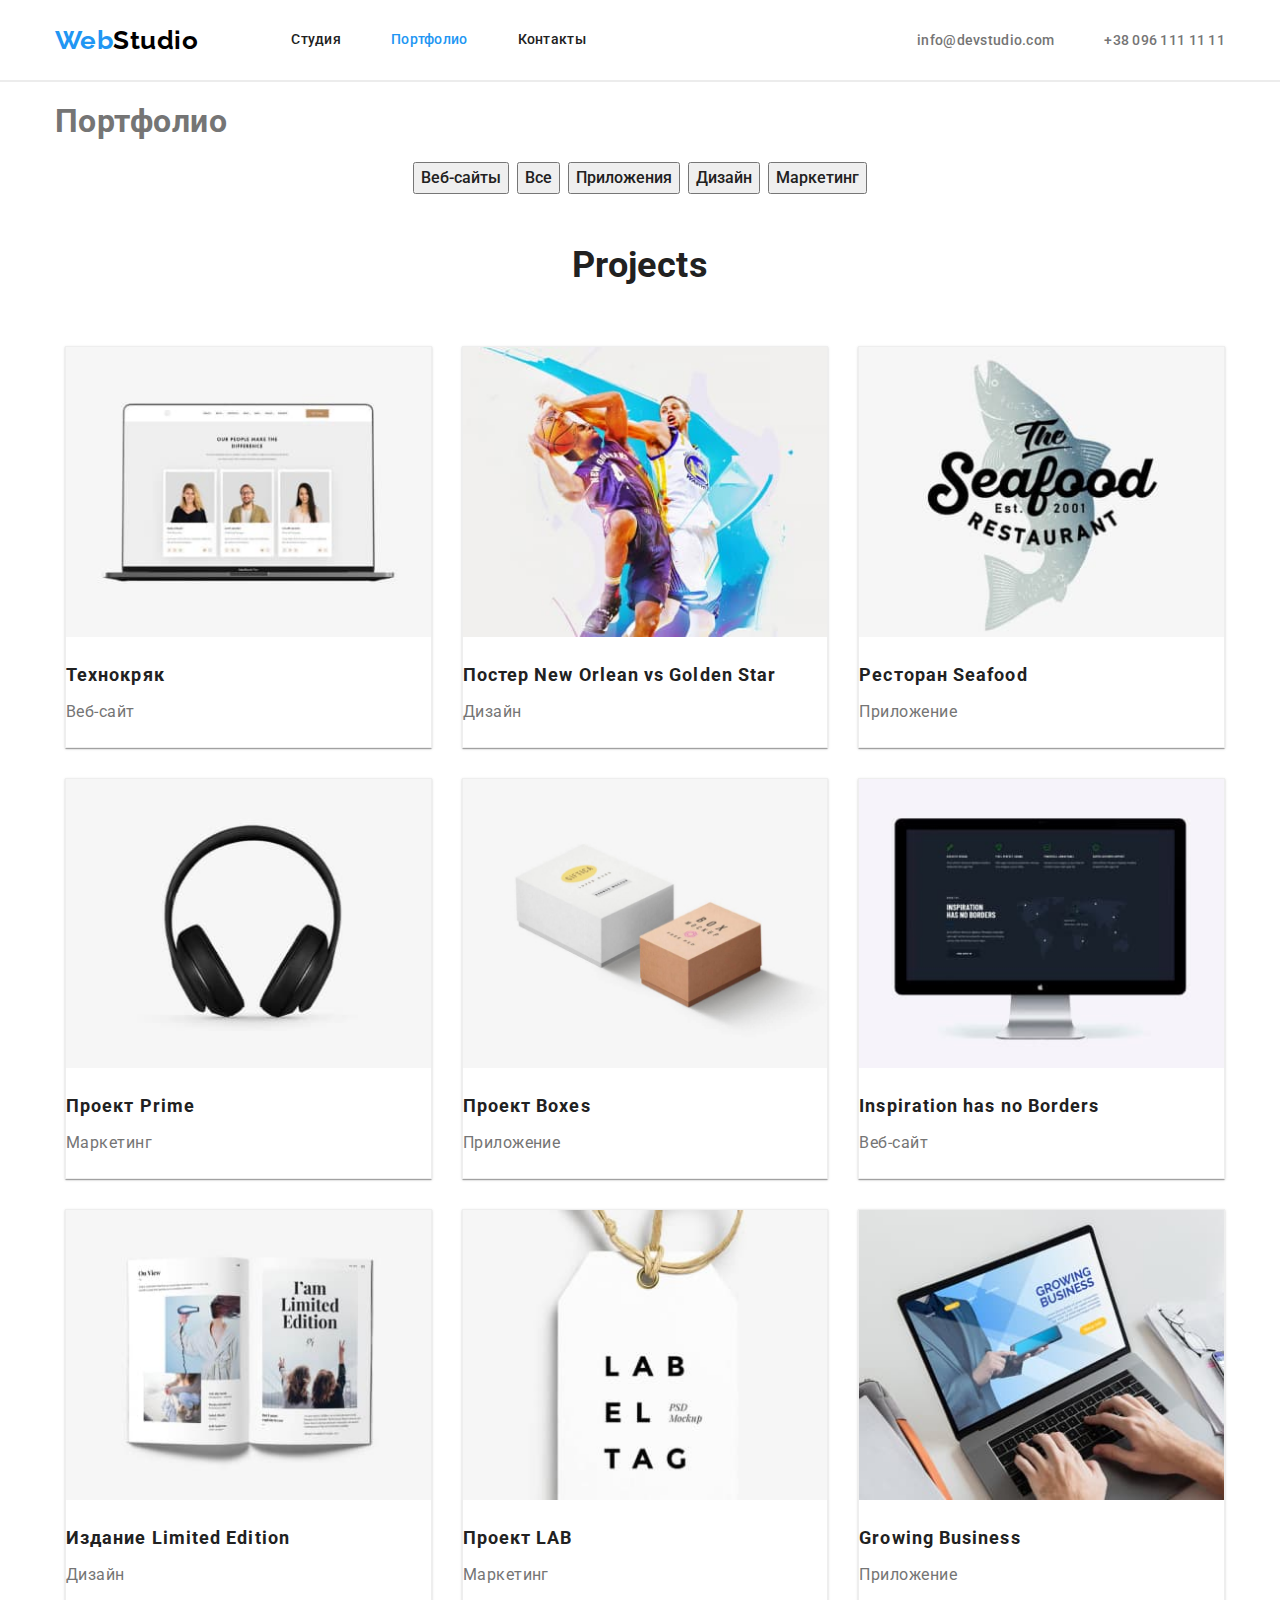
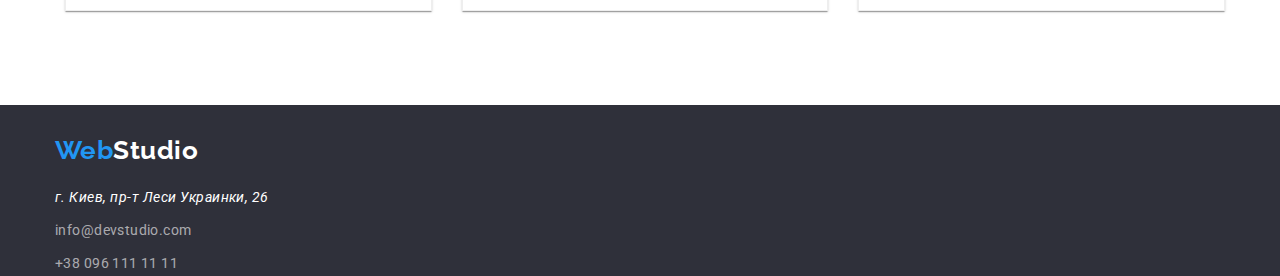
==== commit 43271c34: "флекс портфолио" ====
--- a/portfolio.html
+++ b/portfolio.html
@@ -18,7 +18,9 @@
     <link rel="stylesheet" href="./css/styles.css" />
   </head>
   <body>
+
     <!-- Шапка -->
+
     <header>
       <nav class="container nav">
         <!-- Логотип -->
@@ -27,10 +29,10 @@
         <!-- Навигация -->
         <ul class="nav-list list">
           <li>
-            <a href="./index.html" class="link current">Студия</a>
+            <a href="./index.html" class="link">Студия</a>
           </li>
           <li>
-            <a href="./portfolio.html" class="link">Портфолио</a>
+            <a href="./portfolio.html" class="link current">Портфолио</a>
           </li>
           <li>
             <a href="" class="link">Контакты</a>
@@ -52,25 +54,34 @@
         </ul>
       </nav>
     </header>
+
     <!-- Тело -->
+
     <main>
-      <h1>Портфолио</h1>
-      <!-- Фильтры -->
-      <section>
-        <ul class="container list">
+      <section class="container filter-section">
+        <h1>Портфолио</h1>
+
+        <!-- Фильтры -->
+
+        <ul class="filter list">
+
           <!-- Кнопки -->
-          <li><button type="button" class="button">Все</button></li>
-          <li><button type="button" class="button">Веб-сайты</button></li>
-          <li><button type="button" class="button">Приложения</button></li>
-          <li><button type="button" class="button">Дизайн</button></li>
-          <li><button type="button" class="button">Маркетинг</button></li>
+          <li class="item"><button type="button" class="button">Веб-сайты</button></li>
+          <li class="item"><button type="button" class="button">Все</button></li>
+          <li class="item"><button type="button" class="button">Приложения</button></li>
+          <li class="item"><button type="button" class="button">Дизайн</button></li>
+          <li class="item"><button type="button" class="button">Маркетинг</button></li>
+
         </ul>
       </section>
+
       <!-- Проэкты -->
       <section>
+
         <div class="container">
           <h2 class="section-title">Projects</h2>
           <ul class="project-list">
+
             <li>
               <img
                 src="./images/homework2/project1.jpg"
@@ -80,6 +91,7 @@
               <h3 class="title">Технокряк</h3>
               <p>Веб-сайт</p>
             </li>
+
             <li>
               <img
                 src="./images/homework2/project2.jpg"
@@ -89,6 +101,7 @@
               <h3 class="title">Постер New Orlean vs Golden Star</h3>
               <p>Дизайн</p>
             </li>
+
             <li>
               <img
                 src="./images/homework2/project3.jpg"
@@ -98,6 +111,7 @@
               <h3 class="title">Ресторан Seafood</h3>
               <p>Приложение</p>
             </li>
+
             <li>
               <img
                 src="./images/homework2/project4.jpg"
@@ -107,6 +121,7 @@
               <h3 class="title">Проект Prime</h3>
               <p>Маркетинг</p>
             </li>
+
             <li>
               <img
                 src="./images/homework2/project5.jpg"
@@ -116,6 +131,7 @@
               <h3 class="title">Проект Boxes</h3>
               <p>Приложение</p>
             </li>
+
             <li>
               <img
                 src="./images/homework2/project6.jpg"
@@ -125,6 +141,7 @@
               <h3 class="title">Inspiration has no Borders</h3>
               <p>Веб-сайт</p>
             </li>
+
             <li>
               <img
                 src="./images/homework2/project7.jpg"
@@ -134,6 +151,7 @@
               <h3 class="title">Издание Limited Edition</h3>
               <p>Дизайн</p>
             </li>
+
             <li>
               <img
                 src="./images/homework2/project8.jpg"
@@ -143,6 +161,7 @@
               <h3 class="title">Проект LAB</h3>
               <p>Маркетинг</p>
             </li>
+
             <li>
               <img
                 src="./images/homework2/project9.jpg"
@@ -152,12 +171,14 @@
               <h3 class="title">Growing Business</h3>
               <p>Приложение</p>
             </li>
+
           </ul>
         </div>
       </section>
     </main>
 
     <!-- Подвал -->
+
     <footer>
       <div class="container">
         <a href="./index.html" class="logo"><span>Web</span>Studio</a>
--- a/css/styles.css
+++ b/css/styles.css
@@ -3,6 +3,11 @@
   --main-text-color: #757575;
   --secondary-text-color: #212121;
   --accent-color: #2196F3;
+  --border-bottom-colour: #ECECEC;
+  --border-project-colour: #EEEEEE;
+  --card-set-gap: 30px;
+  --card-shadow: 0px 2px 1px -1px rgba(0, 0, 0, 0.2),
+    0px 1px 1px 0px rgba(0, 0, 0, 0.14), 0px 1px 3px 0px rgba(0, 0, 0, 0.12);
   }
 
 body {
@@ -13,6 +18,13 @@
   
 }
 
+header {
+  border-bottom: 1px solid var(--border-bottom-colour);
+}
+main {
+  border-top: 1px solid var(--border-bottom-colour);
+}
+
 /* Утилиты */
 .list, .project-list {
   list-style: none;
@@ -20,11 +32,13 @@
   padding: 0;
 }
 
-* {
+/* * {
   outline: 1px solid tomato;
-}
+} */
+
 img {
   display: block;
+  max-width: 100%;
 }
 
 .container {
@@ -38,8 +52,8 @@
 }
 
 /* Логотип */
+
 .logo {
-  display: flex;
   color: #000000;
   font-family: Raleway, sans-serif;
   font-weight: bold;
@@ -164,6 +178,17 @@
 
 /* Особенности */
 
+.features-section {
+  padding-bottom: 94px;
+}
+.features .list {
+  display: flex;
+}
+
+.list .item + .item {
+  margin-left: 30px;
+}
+
 .section-title {
   color: var(--secondary-text-color);
   font-weight: 700;
@@ -175,13 +200,18 @@
 }
 
 .list .title {
+  margin-top: 30px;
+  margin-bottom: 10px;
   color: var(--secondary-text-color);
   font-weight: 700;
   font-size: 14px;
   line-height: 1.63;
   text-transform: uppercase;
-  margin-top: 0;
-  margin-bottom: 10px;
+  text-align: center;
+  
+  }
+  .features-list {
+    text-align: left;
   }
 
 .list p {
@@ -190,24 +220,62 @@
   line-height: 1.63;
   margin-top: 0;
   margin-bottom: 0;
-}
+  
+}
+/* Чем мы занимаемся */
+.team-list p{
+  text-align: center;
+}
+
+.work {
+  padding-bottom: 94px;
+  /* background: teal; */
+}
+
+.work-list {
+  display: flex;
+}
+
+.work-list .item + .item {
+  margin-left: 30px;
+}
+
 /* Наша команда */
 
-.team {
+.team-section {
+  padding-bottom: 94px;
+  padding-top: 94px;
+}
+
+.team-list {
+  display: flex;
+}
+
+.team-section {
   background: #F5F4FA;
 }
-.team-list li {
+.team-list .item {
+  border-radius: 3px;
   background: var(--common-bg-color);
+  box-shadow: var(--card-shadow);
+  overflow: hidden;
+}
+
+.team-list .item + .item {
+  margin-left: 30px;
 }
 
 /* Подвал */
 
 footer .logo {
-  color: #FFFFFF;
   display: block;
   margin-bottom: 20px;
+  color: #FFFFFF;
+  
+  
 }
 footer {
+  padding-top: 30px;
   background: #2F303A;
 }
 
@@ -243,6 +311,38 @@
 
 /* Портфолио */
 
+/* Фильтры */
+.filter-section {
+  padding-bottom: 50px;
+}
+
+.filter {
+  display: flex;
+  justify-content: center;
+}
+
+.filter .item + .item {
+  margin-left: 8px;
+}
+
+
+/* Проэкты */
+
+.project-list {
+  display: flex;
+  flex-wrap: wrap;
+  margin-top: -20px;
+  margin-left: -20px;
+  padding-bottom: 94px;
+}
+
+.project-list > li {
+  margin-left: var(--card-set-gap);
+  margin-top: var(--card-set-gap);
+  flex-basis: calc(100% / 3 - var(--card-set-gap));
+  border: 1px solid var(--border-project-colour);
+  box-shadow: var(--card-shadow);
+}
 
 .project-list .title {
   margin-top: 20px;
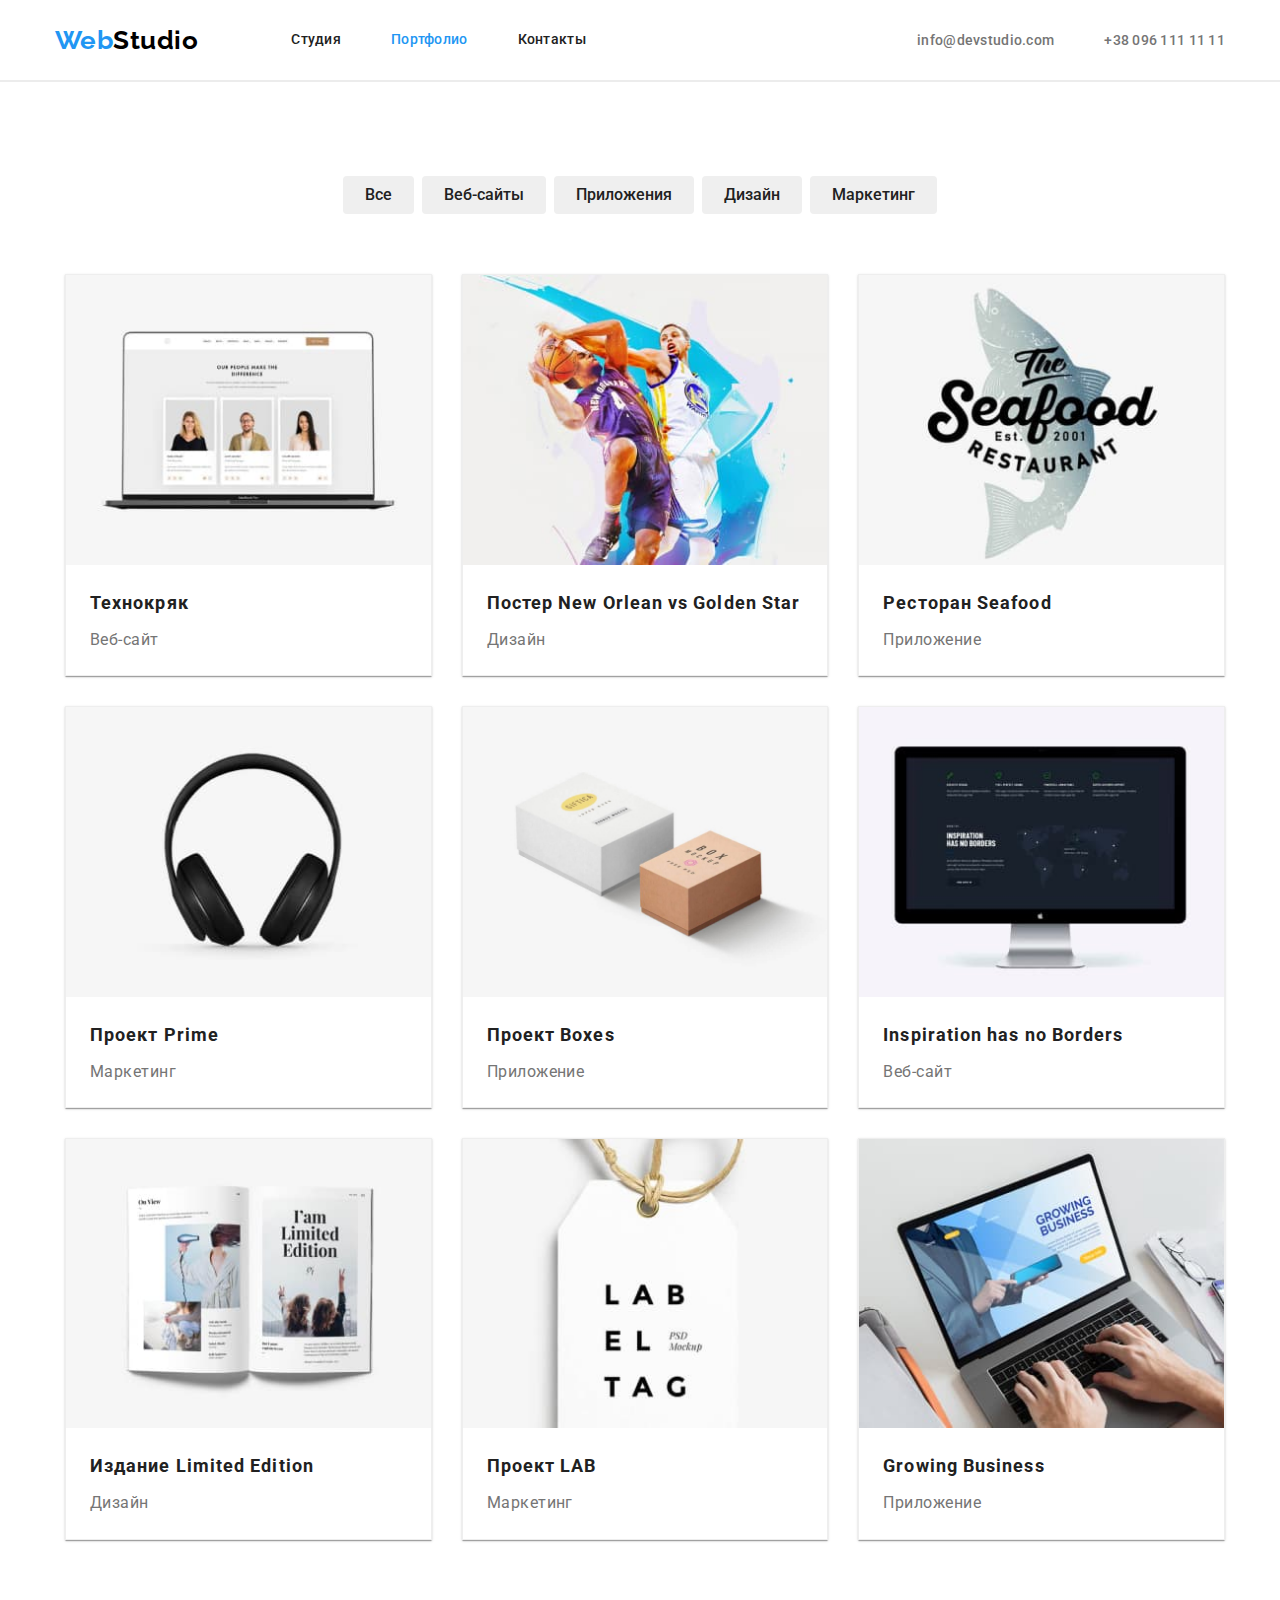
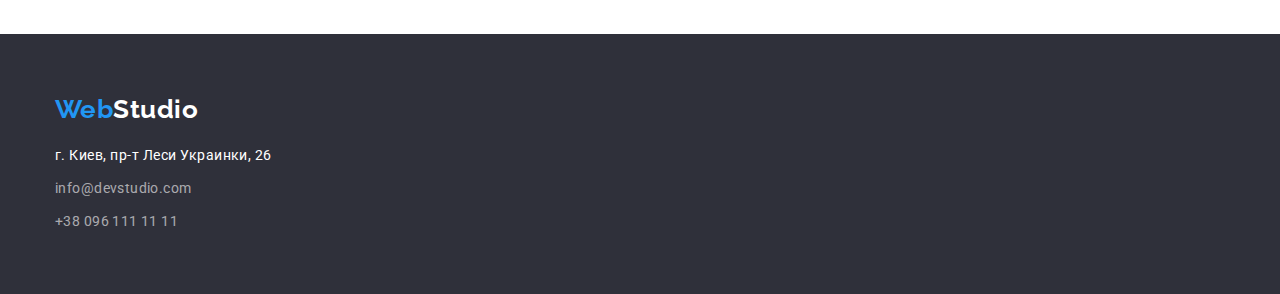
==== commit 875d19e9: "правки Портфолио" ====
--- a/portfolio.html
+++ b/portfolio.html
@@ -18,7 +18,6 @@
     <link rel="stylesheet" href="./css/styles.css" />
   </head>
   <body>
-
     <!-- Шапка -->
 
     <header>
@@ -58,30 +57,41 @@
     <!-- Тело -->
 
     <main>
-      <section class="container filter-section">
-        <h1>Портфолио</h1>
-
-        <!-- Фильтры -->
-
-        <ul class="filter list">
-
-          <!-- Кнопки -->
-          <li class="item"><button type="button" class="button">Веб-сайты</button></li>
-          <li class="item"><button type="button" class="button">Все</button></li>
-          <li class="item"><button type="button" class="button">Приложения</button></li>
-          <li class="item"><button type="button" class="button">Дизайн</button></li>
-          <li class="item"><button type="button" class="button">Маркетинг</button></li>
-
-        </ul>
+      <section class="filter-section">
+        <div class="container">
+          <h1 hidden>Портфолио</h1>
+
+          <!-- Фильтры -->
+
+          <ul class="filter list">
+
+            <!-- Кнопки -->
+
+            <li class="item">
+              <button type="button" class="button">Все</button>
+            </li>
+            <li class="item">
+              <button type="button" class="button">Веб-сайты</button>
+            </li>
+            <li class="item">
+              <button type="button" class="button">Приложения</button>
+            </li>
+            <li class="item">
+              <button type="button" class="button">Дизайн</button>
+            </li>
+            <li class="item">
+              <button type="button" class="button">Маркетинг</button>
+            </li>
+          </ul>
+        </div>
       </section>
 
       <!-- Проэкты -->
+
       <section>
-
         <div class="container">
-          <h2 class="section-title">Projects</h2>
+          <h2 class="section-title" hidden>Projects</h2>
           <ul class="project-list">
-
             <li>
               <img
                 src="./images/homework2/project1.jpg"
@@ -171,7 +181,6 @@
               <h3 class="title">Growing Business</h3>
               <p>Приложение</p>
             </li>
-
           </ul>
         </div>
       </section>
--- a/css/styles.css
+++ b/css/styles.css
@@ -69,6 +69,10 @@
 }
 
 /* Навигация */
+.header-nav {
+  display: flex;
+  align-items: center;
+}
 .nav {
   display: flex;
   align-items: center;
@@ -134,31 +138,49 @@
 }
 
 /* Герой */
+.hero {
+  height: 600px;
+  padding-top: 200px;
+  padding-bottom: 200px;
+
+  background:#2F303A;
+}
 .hero-title {
-  color: var(--secondary-text-color);
+  margin: 0 237px;
+
+  
+  
+  color: var(--common-bg-color);
   font-weight: 900;
   font-size: 44px;
   line-height: 1.36;
   text-align: center;
   letter-spacing: 0.06em;
-  margin-top: 0;
-  margin-bottom: 30px;
+  text-transform: uppercase;
   
 }
 
 /* Кнопки */
 .hero .button {
-  color: var(--common-bg-color);
+  display: flex;
+  margin-left: auto;
+  margin-right: auto;
+  margin-top: 30px;
+  margin-bottom: 200px;
+  border: none;
+  border-radius: 4px;
+  
+
+  color: #FFFFFF;
   background: var(--accent-color);
   font-family: Roboto;
   font-weight: 700;
   font-size: 16px;
   line-height: 2;
-  display: flex;
   align-items: center;
   letter-spacing: 0.06em;
   cursor: pointer;
-  margin: 0 auto;
+  
   
 }
 
@@ -174,6 +196,7 @@
 .button:hover {
   background: var(--accent-color);
   color: var(--common-bg-color);
+  box-shadow: var(--card-shadow);
 }
 
 /* Особенности */
@@ -207,7 +230,7 @@
   font-size: 14px;
   line-height: 1.63;
   text-transform: uppercase;
-  text-align: center;
+  /* text-align: center; */
   
   }
   .features-list {
@@ -223,9 +246,7 @@
   
 }
 /* Чем мы занимаемся */
-.team-list p{
-  text-align: center;
-}
+
 
 .work {
   padding-bottom: 94px;
@@ -251,10 +272,23 @@
   display: flex;
 }
 
+.team-list p {
+  text-align: center;
+}
+
+.team-list .title {
+  text-align: center;
+  text-transform: none;
+  font-weight: 500;
+  font-size: 16px;
+  line-height: 1.19;
+}
+
 .team-section {
   background: #F5F4FA;
 }
 .team-list .item {
+  padding-bottom: 30px;
   border-radius: 3px;
   background: var(--common-bg-color);
   box-shadow: var(--card-shadow);
@@ -275,17 +309,19 @@
   
 }
 footer {
-  padding-top: 30px;
+  padding:60px 0;
   background: #2F303A;
 }
 
 .address p {
   color: var(--common-bg-color);
+  font-style: normal;
   font-weight: 400;
   font-size: 14px;
   line-height: 1.7;
   margin-top: 0;
   margin-bottom: 9px;
+  
   }
 
   .address a {
@@ -313,7 +349,9 @@
 
 /* Фильтры */
 .filter-section {
+  padding-top: 94px;
   padding-bottom: 50px;
+
 }
 
 .filter {
@@ -345,8 +383,9 @@
 }
 
 .project-list .title {
-  margin-top: 20px;
-  margin-bottom: 4px;
+  margin: 20px 24px 4px 24px;
+  
+
   color: var(--secondary-text-color);
   font-weight: bold;
   font-size: 18px;
@@ -355,9 +394,16 @@
   }
 
 .project-list p {
-  margin-top: 0;
-  margin-bottom: 20px;
+  margin: 0 24px 20px 24px;
+  
   font-weight: 400;
   font-size: 16px;
   line-height: 1.88;
+}
+
+.item .button {
+  padding: 6px 22px;
+  border: none;
+  border-radius: 4px;
+  
 }